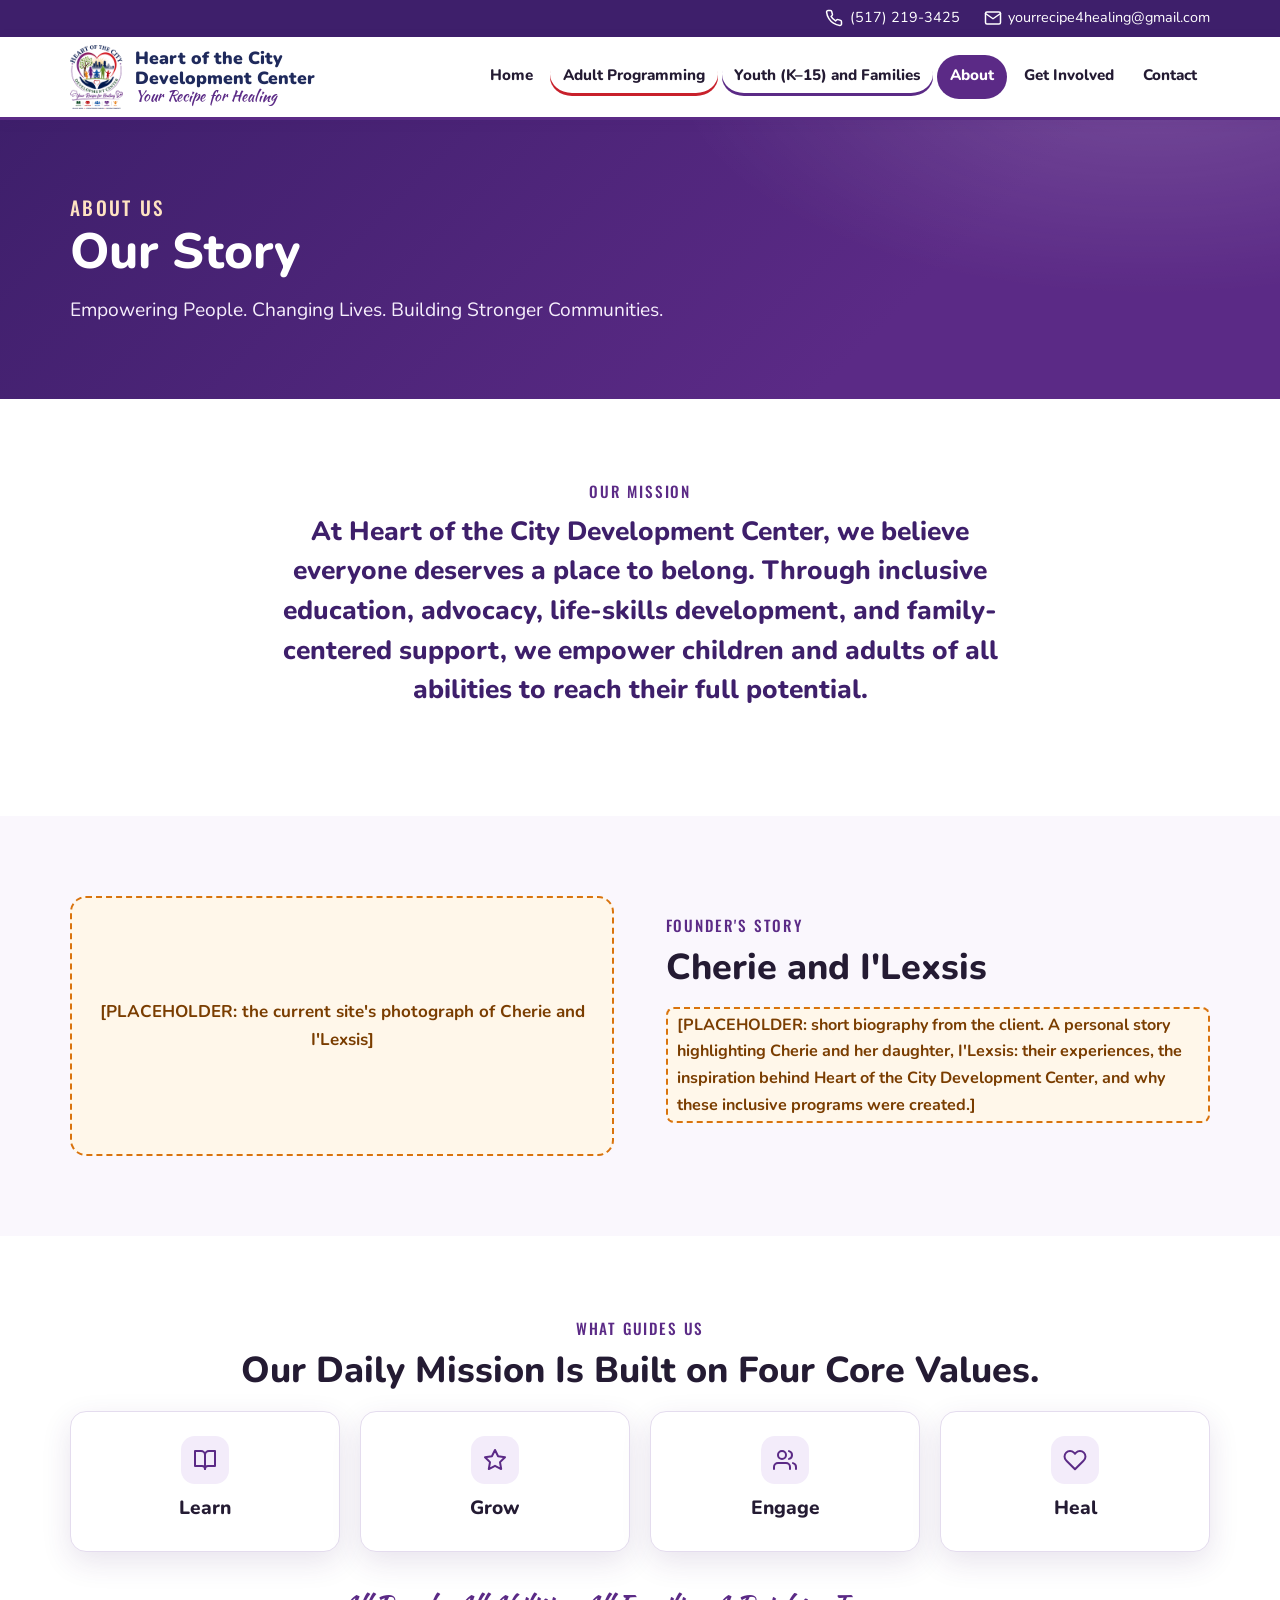
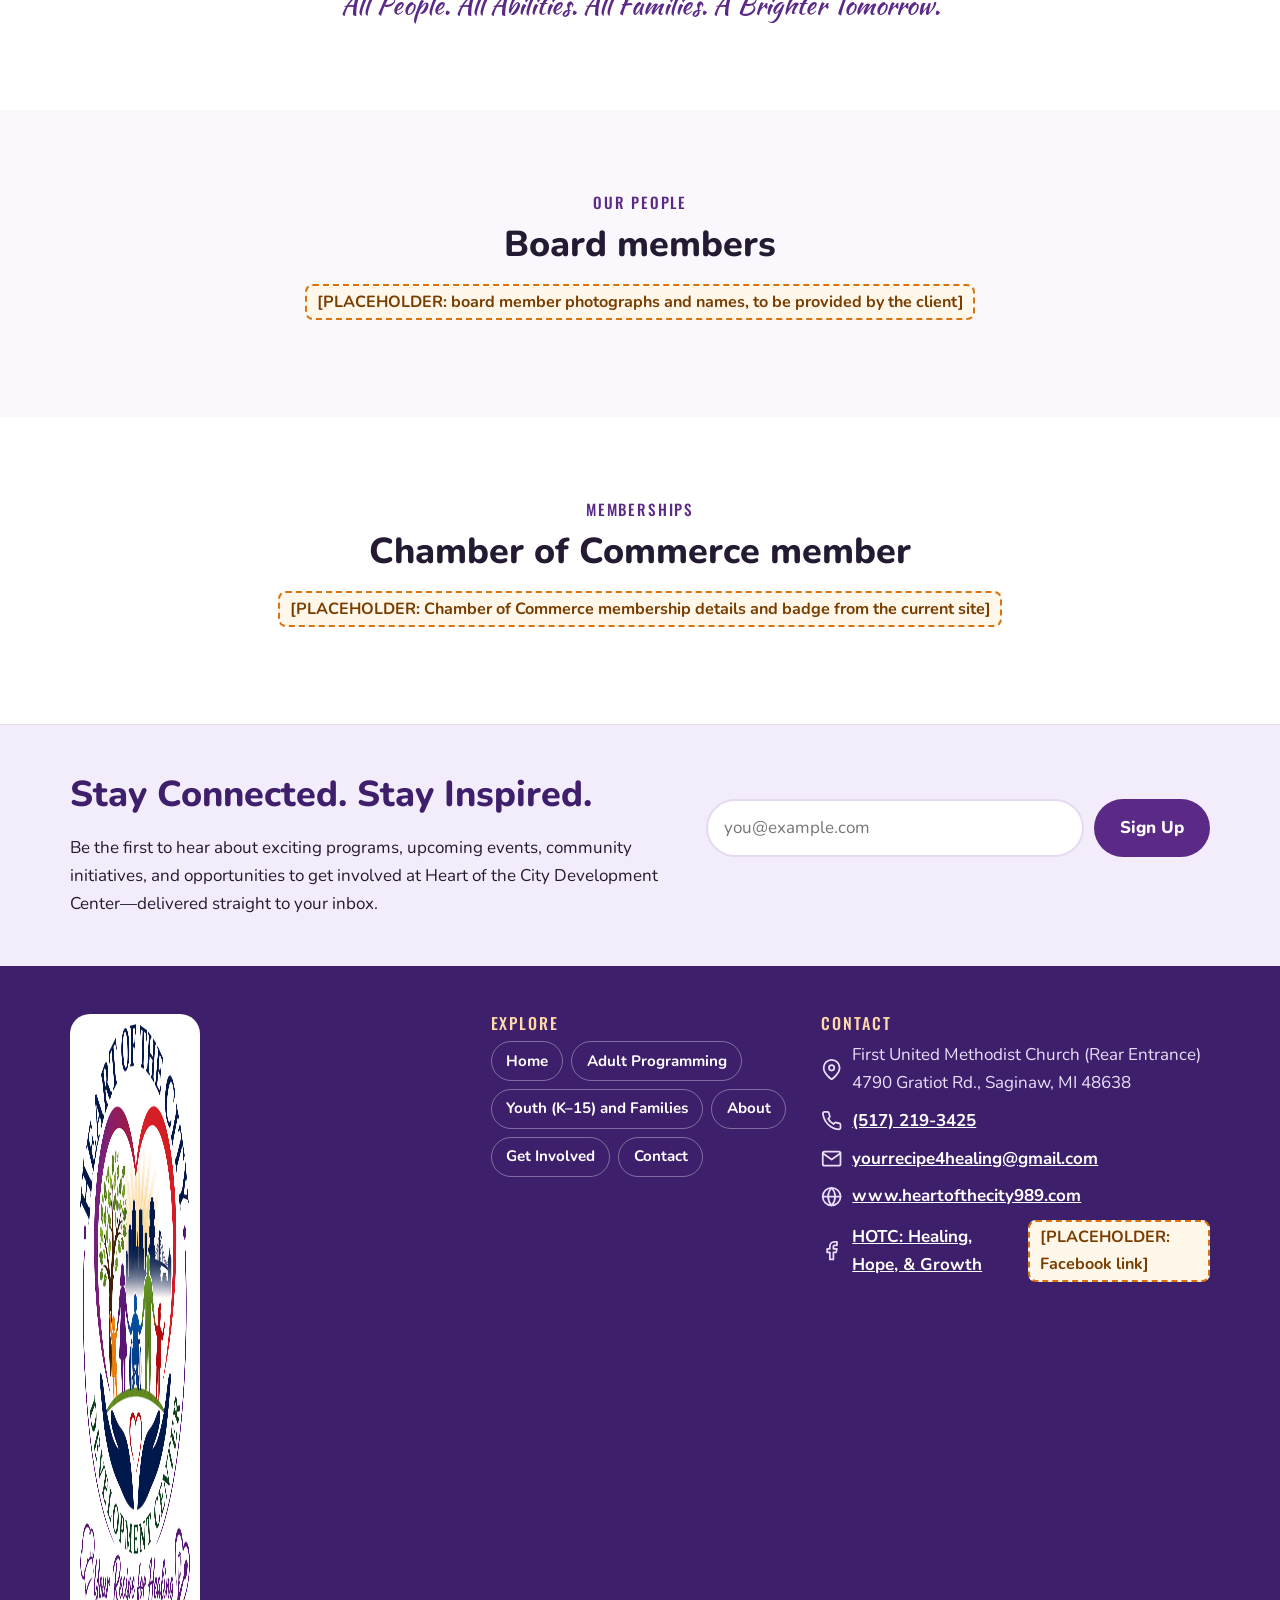
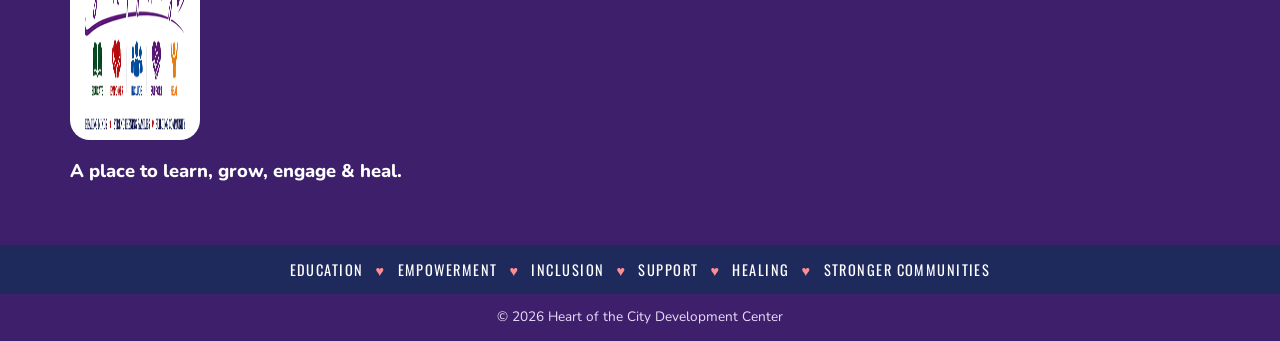
==== about.html @ 4325a226 "Add new pages and JavaScript for Heart of the City Development Center - Created 'get-involved.html' " ====
<!doctype html>
<html lang="en">
<head>
  <meta charset="utf-8">
  <meta name="viewport" content="width=device-width, initial-scale=1">
  <title>About | Heart of the City Development Center</title>
  <meta name="description" content="The story and mission behind Heart of the City Development Center in Saginaw, Michigan.">
  <link rel="icon" href="assets/logo/hotc-logo-64.png">
  <link rel="preconnect" href="https://fonts.googleapis.com">
  <link rel="preconnect" href="https://fonts.gstatic.com" crossorigin>
  <link href="https://fonts.googleapis.com/css2?family=Kaushan+Script&family=Nunito:wght@400;700;800;900&family=Oswald:wght@500&display=swap" rel="stylesheet">
  <link rel="stylesheet" href="css/styles.css">
</head>
<body data-page="about">
  <a class="skip" href="#main">Skip to content</a>
  <div id="site-header"></div>

  <main id="main">
    <section class="page-hero">
      <div class="wrap">
        <p class="eyebrow">About Us</p>
        <h1>Our Story</h1>
        <p>Empowering People. Changing Lives. Building Stronger Communities.</p>
      </div>
    </section>

    <section class="section">
      <div class="wrap narrow center">
        <p class="eyebrow">Our Mission</p>
        <p class="mission">At Heart of the City Development Center, we believe everyone deserves a place to belong. Through inclusive education, advocacy, life-skills development, and family-centered support, we empower children and adults of all abilities to reach their full potential.</p>
      </div>
    </section>

    <section class="section section--tint" aria-labelledby="founder-title">
      <div class="wrap split split--media-first">
        <div>
          <p class="eyebrow">Founder's Story</p>
          <h2 id="founder-title">Cherie and I'Lexsis</h2>
          <p><span class="ph">[PLACEHOLDER: short biography from the client. A personal story highlighting Cherie and her daughter, I'Lexsis: their experiences, the inspiration behind Heart of the City Development Center, and why these inclusive programs were created.]</span></p>
        </div>
        <div class="split-media"><div class="ph-box">[PLACEHOLDER: the current site's photograph of Cherie and I'Lexsis]</div></div>
      </div>
    </section>

    <section class="section" aria-labelledby="values-title">
      <div class="wrap">
        <div class="center">
          <p class="eyebrow">What Guides Us</p>
          <h2 id="values-title">Our Daily Mission Is Built on Four Core Values.</h2>
        </div>
        <div class="grid grid--4">
          <article class="card center"><span class="icon-badge"><svg class="icon" aria-hidden="true"><use href="#i-book"/></svg></span><h3>Learn</h3></article>
          <article class="card center"><span class="icon-badge"><svg class="icon" aria-hidden="true"><use href="#i-star"/></svg></span><h3>Grow</h3></article>
          <article class="card center"><span class="icon-badge"><svg class="icon" aria-hidden="true"><use href="#i-users"/></svg></span><h3>Engage</h3></article>
          <article class="card center"><span class="icon-badge"><svg class="icon" aria-hidden="true"><use href="#i-heart"/></svg></span><h3>Heal</h3></article>
        </div>
        <p class="script center" style="margin-top:2rem">All People. All Abilities. All Families. A Brighter Tomorrow.</p>
      </div>
    </section>

    <section class="section section--tint" aria-labelledby="team-title">
      <div class="wrap">
        <div class="center">
          <p class="eyebrow">Our People</p>
          <h2 id="team-title">Board members</h2>
          <p><span class="ph">[PLACEHOLDER: board member photographs and names, to be provided by the client]</span></p>
        </div>
      </div>
    </section>

    <section class="section" aria-labelledby="member-title">
      <div class="wrap narrow center">
        <p class="eyebrow">Memberships</p>
        <h2 id="member-title">Chamber of Commerce member</h2>
        <p><span class="ph">[PLACEHOLDER: Chamber of Commerce membership details and badge from the current site]</span></p>
      </div>
    </section>
  </main>

  <div id="site-footer"></div>
  <script src="js/main.js"></script>
</body>
</html>
---- css/styles.css ----
/* Heart of the City Development Center — shared styles
   Brand: mostly purple, with red and blue. Adult pages lean red, Youth pages lean purple. */

:root {
  --purple: #5b2a86;
  --purple-deep: #3e1f6b;
  --purple-soft: #f3ecfa;
  --red: #c8202b;
  --red-deep: #9e1b22;
  --red-soft: #fdeeee;
  --navy: #1f2a5c;
  --navy-soft: #eef1fa;
  --green: #3f8526;
  --orange: #d9730d;
  --ink: #241b33;
  --muted: #5d5470;
  --line: #e4dcee;
  --bg: #ffffff;
  --tint: #faf7fd;

  /* Section accent: purple by default, overridden per page below */
  --accent: var(--purple);
  --accent-deep: var(--purple-deep);
  --accent-soft: var(--purple-soft);

  --radius: 16px;
  --shadow: 0 10px 30px rgba(62, 31, 107, 0.12);
  --wrap: 1140px;
  --font-body: "Nunito", "Segoe UI", system-ui, sans-serif;
  --font-label: "Oswald", "Arial Narrow", sans-serif;
  --font-script: "Kaushan Script", "Brush Script MT", cursive;
}

body[data-section="adult"] {
  --accent: var(--red);
  --accent-deep: var(--red-deep);
  --accent-soft: var(--red-soft);
}

*, *::before, *::after { box-sizing: border-box; }
html { scroll-behavior: smooth; }
body {
  margin: 0;
  font-family: var(--font-body);
  font-size: 1.0625rem;
  line-height: 1.65;
  color: var(--ink);
  background: var(--bg);
}
img { max-width: 100%; display: block; }
a { color: var(--purple); }
a:hover { color: var(--purple-deep); }
h1, h2, h3 { line-height: 1.2; margin: 0 0 0.5em; font-weight: 800; text-wrap: balance; }
h1 { font-size: clamp(2rem, 4.5vw, 3.1rem); }
h2 { font-size: clamp(1.6rem, 3.2vw, 2.25rem); }
h3 { font-size: 1.2rem; }
p { margin: 0 0 1em; }
:focus-visible { outline: 3px solid var(--orange); outline-offset: 3px; border-radius: 4px; }

.wrap { width: min(100% - 2.5rem, var(--wrap)); margin-inline: auto; }
.section { padding: clamp(3rem, 7vw, 5rem) 0; }
.section--tint { background: var(--tint); }
.section--accent-soft { background: var(--accent-soft); }
.center { text-align: center; }
.narrow { max-width: 760px; margin-inline: auto; }
.lead { font-size: 1.2rem; color: var(--muted); }
.script { font-family: var(--font-script); font-weight: 400; color: var(--accent); font-size: 1.6rem; margin: 0 0 0.25rem; }
.eyebrow {
  font-family: var(--font-label); text-transform: uppercase; letter-spacing: 0.12em;
  font-size: 0.95rem; font-weight: 500; color: var(--accent); margin: 0 0 0.5rem;
}
.icon { width: 1.25em; height: 1.25em; flex: none; fill: none; stroke: currentColor; stroke-width: 2; stroke-linecap: round; stroke-linejoin: round; }
.skip { position: absolute; left: -999px; top: 0; background: #fff; padding: 0.75rem 1rem; z-index: 100; }
.skip:focus { left: 0.5rem; top: 0.5rem; }

/* Buttons */
.btn {
  display: inline-flex; align-items: center; gap: 0.5rem;
  padding: 0.8rem 1.5rem; border-radius: 999px; border: 2px solid transparent;
  font: inherit; font-weight: 800; text-decoration: none; cursor: pointer;
  background: var(--accent); color: #fff; transition: transform 0.15s, background 0.15s;
}
.btn:hover { background: var(--accent-deep); color: #fff; transform: translateY(-2px); }
.btn--red { background: var(--red); }
.btn--red:hover { background: var(--red-deep); }
.btn--purple { background: var(--purple); }
.btn--purple:hover { background: var(--purple-deep); }
.btn--light { background: #fff; color: var(--purple-deep); }
.btn--light:hover { background: var(--purple-soft); color: var(--purple-deep); }
.btn--ghost { background: transparent; border-color: currentColor; color: #fff; }
.btn--ghost:hover { background: rgba(255, 255, 255, 0.15); }
.btn-row { display: flex; flex-wrap: wrap; gap: 0.75rem; }
.center .btn-row { justify-content: center; }

/* Placeholders: visible on purpose so nothing pending gets missed */
.ph {
  display: inline-block; padding: 0.15em 0.6em; border: 2px dashed var(--orange);
  border-radius: 8px; background: #fff7ea; color: #7a3d00; font-weight: 700; font-size: 0.95em;
}
.ph-box {
  display: grid; place-items: center; text-align: center; min-height: 260px; padding: 1.5rem;
  border: 2px dashed var(--orange); border-radius: var(--radius); background: #fff7ea;
  color: #7a3d00; font-weight: 700;
}
.draft-tag {
  display: inline-block; margin-top: 0.5rem; font-family: var(--font-label); font-size: 0.75rem;
  letter-spacing: 0.08em; text-transform: uppercase; color: #7a3d00; background: #fff7ea;
  border: 1px dashed var(--orange); border-radius: 6px; padding: 0.1em 0.5em;
}

/* Header */
.topbar { background: var(--purple-deep); color: #fff; font-size: 0.9rem; }
.topbar .wrap { display: flex; flex-wrap: wrap; gap: 0.25rem 1.5rem; justify-content: flex-end; padding: 0.4rem 0; }
.topbar a { color: #fff; text-decoration: none; display: inline-flex; align-items: center; gap: 0.4rem; }
.topbar a:hover { text-decoration: underline; }
.site-header { position: sticky; top: 0; z-index: 50; background: #fff; border-bottom: 3px solid var(--purple); box-shadow: 0 2px 12px rgba(62, 31, 107, 0.08); }
.site-header .wrap { display: flex; align-items: center; justify-content: space-between; gap: 1rem; padding: 0.5rem 0; }
.brand { display: flex; align-items: center; gap: 0.75rem; text-decoration: none; color: var(--navy); }
.brand img { height: 64px; width: auto; }
.brand-name { font-weight: 900; font-size: 1.1rem; line-height: 1.15; }
.brand-name small { display: block; font-family: var(--font-script); font-weight: 400; font-size: 0.95rem; color: var(--purple); }
.nav ul { list-style: none; margin: 0; padding: 0; display: flex; flex-wrap: wrap; gap: 0.25rem; }
.nav a {
  display: block; padding: 0.5rem 0.8rem; border-radius: 999px; text-decoration: none;
  font-weight: 800; font-size: 0.95rem; color: var(--ink); border-bottom: 3px solid transparent;
}
.nav a:hover { background: var(--purple-soft); color: var(--purple-deep); }
.nav a[aria-current="page"] { background: var(--purple); color: #fff; }
/* Color-coded program tabs */
.nav a[data-tab="adult"] { box-shadow: inset 0 -3px 0 var(--red); }
.nav a[data-tab="youth"] { box-shadow: inset 0 -3px 0 var(--purple); }
.nav a[data-tab="adult"]:hover { background: var(--red-soft); color: var(--red-deep); }
.nav a[data-tab="adult"][aria-current="page"] { background: var(--red); color: #fff; box-shadow: none; }
.nav a[data-tab="youth"][aria-current="page"] { box-shadow: none; }
.nav-toggle { display: none; background: none; border: 2px solid var(--purple); border-radius: 10px; padding: 0.4rem 0.55rem; color: var(--purple); cursor: pointer; }
.nav-toggle .icon { width: 1.5rem; height: 1.5rem; }

@media (max-width: 1080px) {
  .nav-toggle { display: inline-flex; }
  .nav { display: none; position: absolute; left: 0; right: 0; top: 100%; background: #fff; border-bottom: 3px solid var(--purple); box-shadow: var(--shadow); }
  .nav.open { display: block; }
  .nav ul { flex-direction: column; padding: 0.75rem 1.25rem 1rem; }
  .nav a { border-radius: 10px; padding: 0.75rem 1rem; }
  .site-header .wrap { position: static; }
  .site-header { position: sticky; }
}
@media (max-width: 480px) {
  .brand img { height: 52px; }
  .brand-name { font-size: 0.95rem; }
  .topbar .wrap { justify-content: center; }
}

/* Home hero */
.hero {
  color: #fff;
  background:
    radial-gradient(60rem 30rem at 85% -10%, rgba(200, 32, 43, 0.45), transparent 60%),
    radial-gradient(40rem 26rem at -10% 110%, rgba(31, 42, 92, 0.75), transparent 60%),
    linear-gradient(135deg, var(--purple-deep), var(--purple));
}
.hero .wrap { display: grid; grid-template-columns: 1.15fr 0.85fr; gap: 3rem; align-items: center; padding: clamp(3rem, 7vw, 5.5rem) 0; }
.hero .script { color: #ffd9a8; font-size: clamp(1.6rem, 3vw, 2.2rem); }
.hero h1 { color: #fff; }
.hero .lead { color: #efe6fa; font-size: 1.3rem; max-width: 34ch; }
.hero-logo { background: #fff; border-radius: 36px; padding: clamp(1.25rem, 3vw, 2rem); box-shadow: 0 30px 60px rgba(0, 0, 0, 0.3); max-width: 440px; margin-inline: auto; }
.hero-logo img { width: 100%; height: auto; }
@media (max-width: 860px) {
  .hero .wrap { grid-template-columns: 1fr; text-align: center; }
  .hero .lead { margin-inline: auto; }
  .hero .btn-row { justify-content: center; }
  .hero-logo { max-width: 300px; order: -1; }
}

/* Inner page hero, tinted by the section accent */
.page-hero {
  color: #fff;
  background:
    radial-gradient(50rem 24rem at 90% -20%, rgba(255, 255, 255, 0.16), transparent 60%),
    linear-gradient(135deg, var(--accent-deep), var(--accent) 70%, var(--purple));
  padding: clamp(2.5rem, 6vw, 4.5rem) 0;
}
body[data-section="adult"] .page-hero { background: linear-gradient(135deg, var(--red-deep), var(--red) 60%, var(--purple)); }
.page-hero h1 { color: #fff; margin-bottom: 0.25em; }
.page-hero .eyebrow { color: #ffe3c2; }
.page-hero p { max-width: 62ch; font-size: 1.2rem; margin: 0; color: #f6eefc; }

/* Mission */
.mission { font-size: clamp(1.25rem, 2.6vw, 1.65rem); font-weight: 800; line-height: 1.5; color: var(--purple-deep); text-wrap: pretty; }

/* Key Focus tabs */
.tabs [role="tablist"] { display: grid; grid-template-columns: repeat(4, 1fr); gap: 0.5rem; }
.tabs [role="tab"] {
  --tab: var(--purple);
  font: inherit; font-family: var(--font-label); font-size: 1.25rem; letter-spacing: 0.06em; text-transform: uppercase;
  padding: 0.9rem 0.5rem; cursor: pointer; background: #fff; color: var(--tab);
  border: 2px solid var(--tab); border-bottom-width: 5px; border-radius: 14px 14px 0 0;
}
.tabs [role="tab"][data-color="grow"] { --tab: var(--green); }
.tabs [role="tab"][data-color="engage"] { --tab: var(--navy); }
.tabs [role="tab"][data-color="heal"] { --tab: var(--red); }
.tabs [role="tab"][aria-selected="true"] { background: var(--tab); color: #fff; }
.tabs [role="tabpanel"] {
  display: grid; grid-template-columns: 1fr 1fr; gap: 2rem; align-items: center;
  background: #fff; border: 2px solid var(--line); border-top: 0; border-radius: 0 0 var(--radius) var(--radius);
  padding: clamp(1.25rem, 3vw, 2.25rem); box-shadow: var(--shadow);
}
.tabs [role="tabpanel"][hidden] { display: none; }
.tabs [role="tabpanel"] p { font-size: 1.2rem; }
.tabs .panel-media img, .tabs .panel-media .ph-box { width: 100%; height: 300px; object-fit: cover; border-radius: 12px; }
@media (max-width: 720px) {
  .tabs [role="tab"] { font-size: 1rem; padding: 0.7rem 0.25rem; }
  .tabs [role="tabpanel"] { grid-template-columns: 1fr; }
}

/* Cards and grids */
.grid { display: grid; gap: 1.25rem; }
.grid--2 { grid-template-columns: repeat(auto-fit, minmax(min(100%, 420px), 1fr)); }
.grid--3 { grid-template-columns: repeat(auto-fit, minmax(min(100%, 300px), 1fr)); }
.grid--4 { grid-template-columns: repeat(auto-fit, minmax(min(100%, 240px), 1fr)); }
.card { background: #fff; border: 1px solid var(--line); border-radius: var(--radius); padding: 1.5rem; box-shadow: var(--shadow); }
.card h3 { margin-bottom: 0.35em; }
.card p:last-child { margin-bottom: 0; }
.card .icon-badge { margin-bottom: 0.85rem; }
.icon-badge {
  display: inline-grid; place-items: center; width: 3rem; height: 3rem; border-radius: 14px;
  background: var(--accent-soft); color: var(--accent);
}
.icon-badge .icon { width: 1.5rem; height: 1.5rem; }
.service-list { list-style: none; margin: 0; padding: 0; display: grid; gap: 0.85rem; grid-template-columns: repeat(auto-fit, minmax(min(100%, 320px), 1fr)); }
.service-list li { display: flex; align-items: center; gap: 0.9rem; background: #fff; border: 1px solid var(--line); border-left: 6px solid var(--accent); border-radius: 12px; padding: 0.9rem 1.1rem; font-weight: 800; font-size: 1.1rem; }

/* Program cards on the home page */
.program { position: relative; overflow: hidden; border-radius: var(--radius); color: #fff; padding: 2rem; display: flex; flex-direction: column; gap: 0.5rem; box-shadow: var(--shadow); }
.program--adult { background: linear-gradient(140deg, var(--red-deep), var(--red)); }
.program--youth { background: linear-gradient(140deg, var(--purple-deep), var(--purple)); }
.program h3 { font-size: 1.6rem; color: #fff; margin: 0; }
.program .ages { font-family: var(--font-label); letter-spacing: 0.1em; text-transform: uppercase; opacity: 0.9; margin: 0; }
.program ul { margin: 0.5rem 0 1rem; padding-left: 1.2rem; }
.program .btn { align-self: flex-start; margin-top: auto; }

/* Split: text beside a photo */
.split { display: grid; grid-template-columns: 1fr 1fr; gap: clamp(1.5rem, 4vw, 3.5rem); align-items: center; }
.split--media-first .split-media { order: -1; }
.split-media img { width: 100%; max-height: 520px; object-fit: cover; border-radius: var(--radius); box-shadow: var(--shadow); }
@media (max-width: 800px) { .split { grid-template-columns: 1fr; } .split--media-first .split-media { order: 0; } }

.photo-row { display: grid; grid-template-columns: 1.4fr 1fr; gap: 1.25rem; }
.photo-row img { width: 100%; height: 380px; object-fit: cover; border-radius: var(--radius); box-shadow: var(--shadow); }
.photo-row img.top { object-position: 50% 25%; }
@media (max-width: 720px) { .photo-row { grid-template-columns: 1fr; } }

.values { display: flex; flex-wrap: wrap; justify-content: center; gap: 0.5rem 1.25rem; font-family: var(--font-label); text-transform: uppercase; letter-spacing: 0.1em; color: var(--accent); margin: 0 0 1rem; padding: 0; list-style: none; }
.values li + li::before { content: "♥"; margin-right: 1.25rem; color: var(--red); }

/* Call-to-action band */
.cta { background: linear-gradient(135deg, var(--navy), var(--purple)); color: #fff; border-radius: var(--radius); padding: clamp(1.75rem, 5vw, 3rem); text-align: center; box-shadow: var(--shadow); }
.cta h2 { color: #fff; }
.cta p { font-size: 1.2rem; max-width: 60ch; margin-inline: auto; }

/* Contact */
.contact-list { list-style: none; margin: 0; padding: 0; display: grid; gap: 1rem; }
.contact-list li { display: flex; gap: 0.9rem; align-items: flex-start; }
.contact-list a { font-weight: 700; overflow-wrap: anywhere; }
.contact-list .icon-badge { width: 2.6rem; height: 2.6rem; flex: none; }
.map { width: 100%; height: 320px; border: 0; border-radius: var(--radius); box-shadow: var(--shadow); }

/* Forms */
.form { display: grid; gap: 1rem; }
.form .row { display: grid; grid-template-columns: 1fr 1fr; gap: 1rem; }
@media (max-width: 560px) { .form .row { grid-template-columns: 1fr; } }
.form label { display: grid; gap: 0.3rem; font-weight: 800; }
.form input, .form select, .form textarea {
  font: inherit; padding: 0.7rem 0.85rem; border: 2px solid var(--line); border-radius: 10px; background: #fff; color: var(--ink); width: 100%;
}
.form input:focus, .form select:focus, .form textarea:focus { border-color: var(--purple); outline: none; box-shadow: 0 0 0 3px var(--purple-soft); }
.form .hp { position: absolute; left: -9999px; }
.form-status { font-weight: 700; margin: 0; min-height: 1.5em; }
.form-status.ok { color: var(--green); }
.form-status.warn { color: #7a3d00; }

/* Newsletter band (above the footer on every page) */
.newsletter { background: var(--purple-soft); border-top: 1px solid var(--line); padding: 3rem 0; }
.newsletter .wrap { display: grid; grid-template-columns: 1.2fr 1fr; gap: 2rem; align-items: center; }
.newsletter h2 { color: var(--purple-deep); }
.newsletter p { margin: 0; }
.newsletter form { display: flex; flex-wrap: wrap; gap: 0.6rem; }
.newsletter input[type="email"] { flex: 1 1 220px; font: inherit; padding: 0.8rem 1rem; border: 2px solid var(--line); border-radius: 999px; }
.newsletter .form-status { flex-basis: 100%; }
@media (max-width: 800px) { .newsletter .wrap { grid-template-columns: 1fr; } }

/* Footer */
.site-footer { background: var(--purple-deep); color: #e9defa; padding-top: 3rem; }
.site-footer a { color: #fff; }
.footer-grid { display: grid; grid-template-columns: 1.3fr 1fr 1.3fr; gap: 2rem; padding-bottom: 2.5rem; }
.footer-brand img { background: #fff; border-radius: 20px; padding: 0.6rem; width: 130px; margin-bottom: 1rem; }
.footer-brand .statement { font-weight: 800; color: #fff; font-size: 1.15rem; }
.site-footer h2 { font-family: var(--font-label); font-size: 1rem; letter-spacing: 0.12em; text-transform: uppercase; color: #ffd9a8; font-weight: 500; }
.footer-nav { list-style: none; margin: 0; padding: 0; display: flex; flex-wrap: wrap; gap: 0.5rem; }
.footer-nav a { display: inline-block; padding: 0.4rem 0.9rem; border: 1px solid rgba(255, 255, 255, 0.35); border-radius: 999px; text-decoration: none; font-weight: 700; font-size: 0.95rem; }
.footer-nav a:hover { background: #fff; color: var(--purple-deep); }
.site-footer .contact-list { gap: 0.6rem; }
.site-footer .contact-list li { align-items: center; gap: 0.6rem; }
.footer-bar { background: var(--navy); color: #fff; text-align: center; padding: 0.8rem 1rem; font-family: var(--font-label); letter-spacing: 0.1em; text-transform: uppercase; font-size: 0.9rem; }
.footer-bar span + span::before { content: "♥"; margin: 0 0.75rem; color: #ff8d94; }
.footer-legal { text-align: center; font-size: 0.85rem; padding: 0.75rem 1rem; margin: 0; background: var(--purple-deep); }
@media (max-width: 860px) { .footer-grid { grid-template-columns: 1fr; } }

@media (prefers-reduced-motion: reduce) {
  html { scroll-behavior: auto; }
  .btn { transition: none; }
  .btn:hover { transform: none; }
}
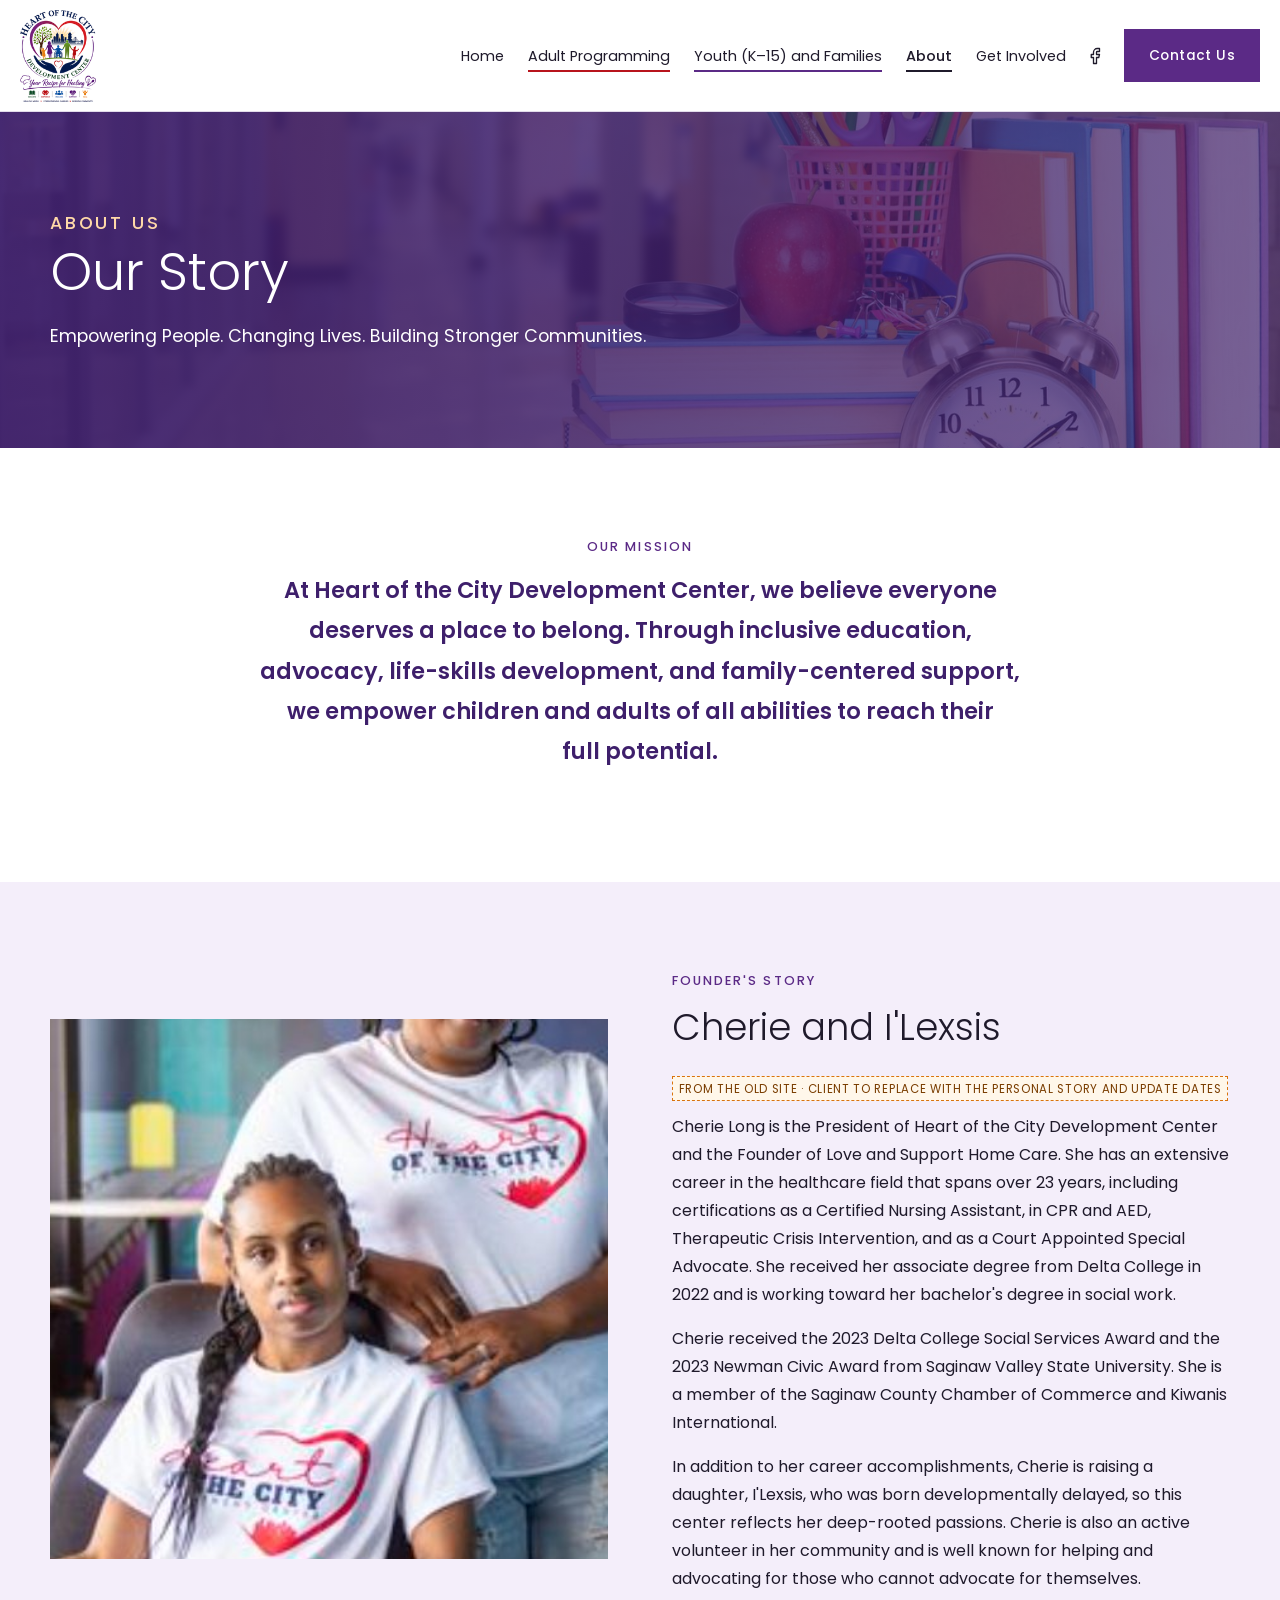
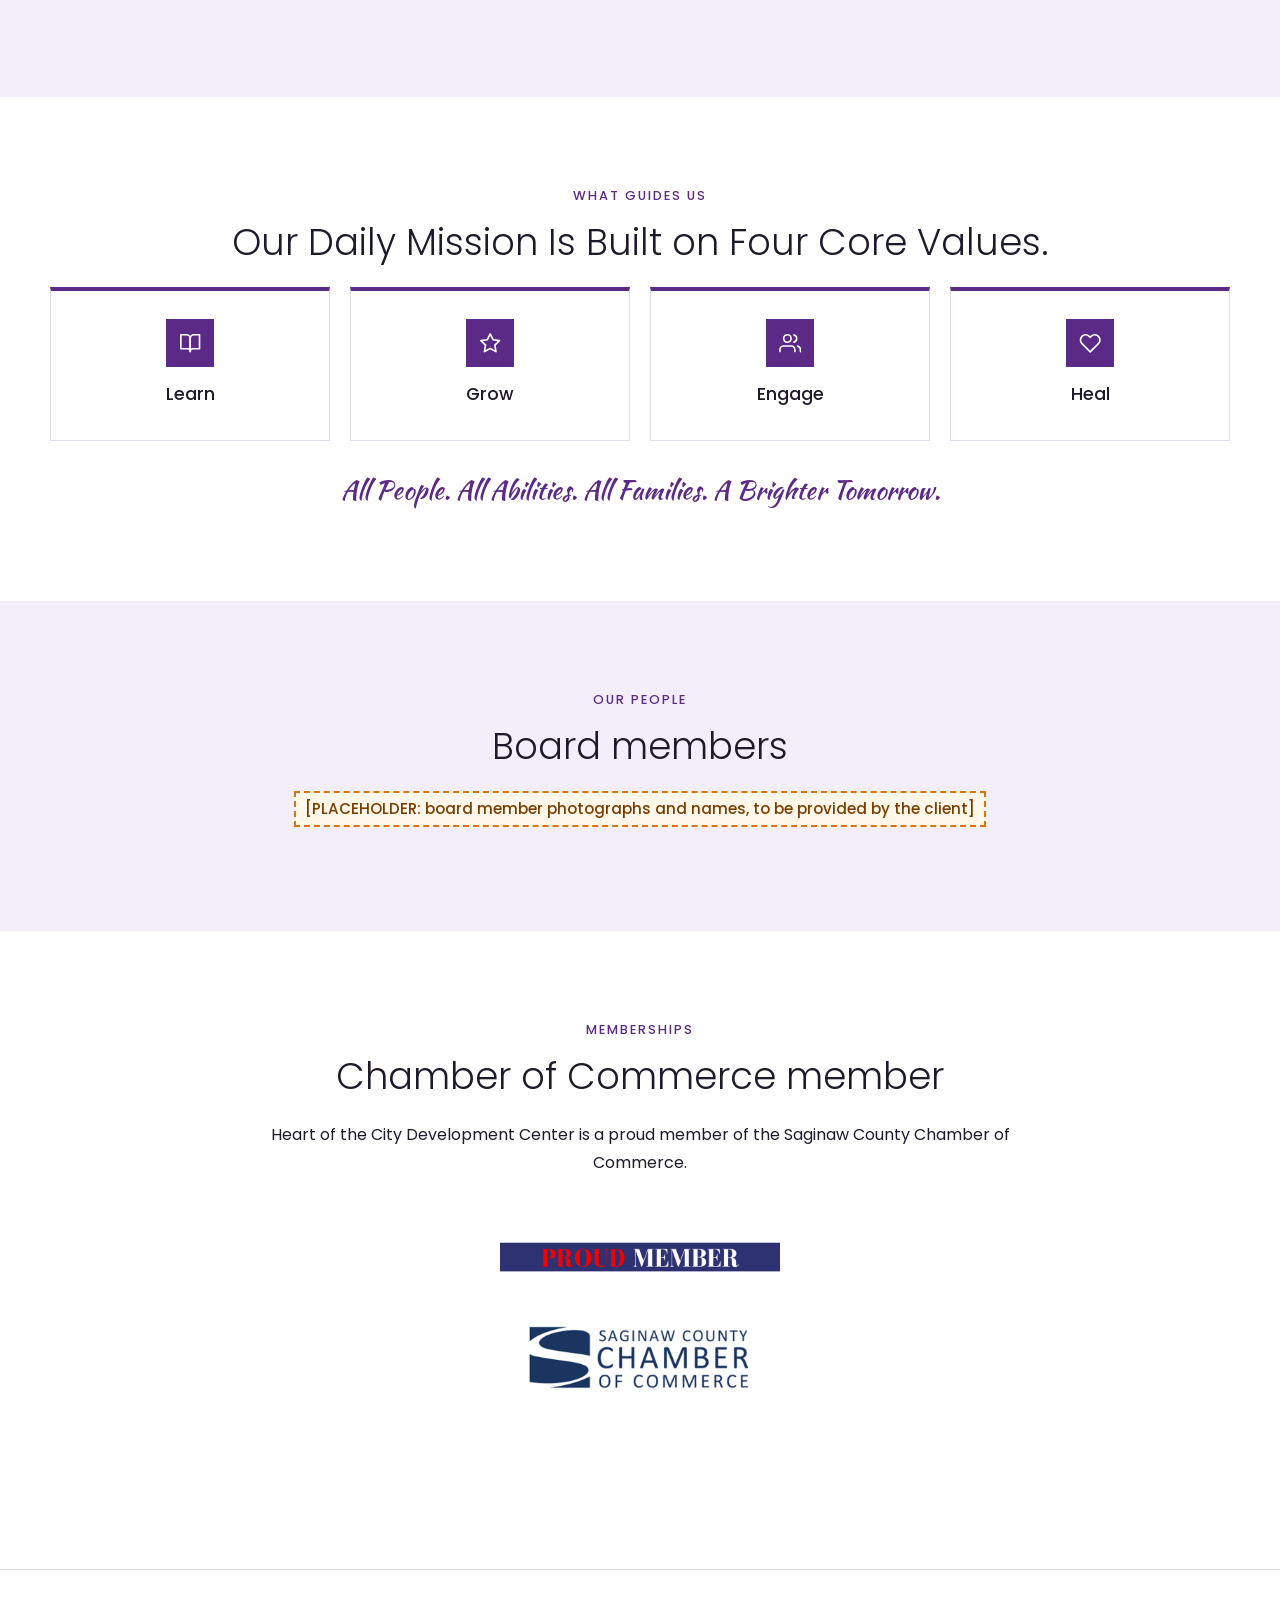
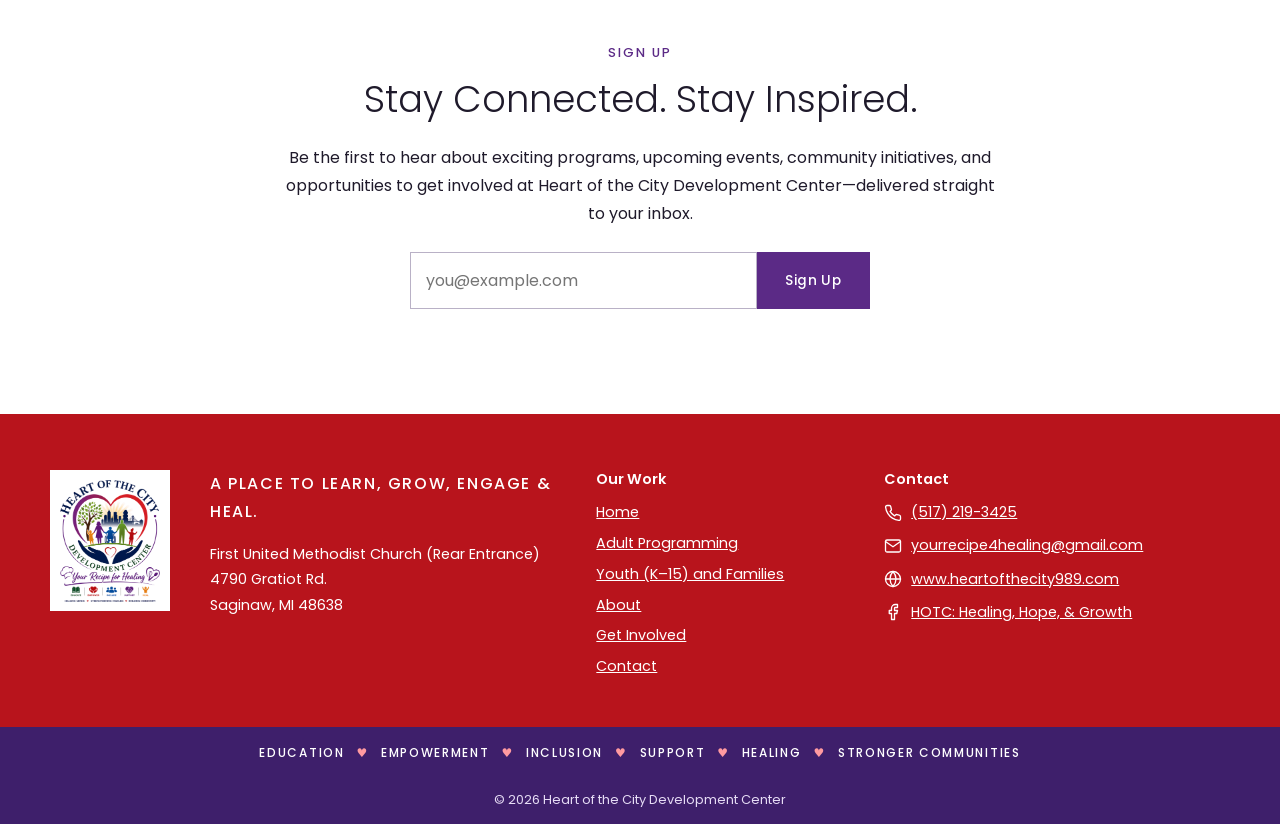
==== commit 8f16a1cf: "Refactor code structure for improved readability and maintainability" ====
--- a/about.html
+++ b/about.html
@@ -8,7 +8,7 @@
   <link rel="icon" href="assets/logo/hotc-logo-64.png">
   <link rel="preconnect" href="https://fonts.googleapis.com">
   <link rel="preconnect" href="https://fonts.gstatic.com" crossorigin>
-  <link href="https://fonts.googleapis.com/css2?family=Kaushan+Script&family=Nunito:wght@400;700;800;900&family=Oswald:wght@500&display=swap" rel="stylesheet">
+  <link href="https://fonts.googleapis.com/css2?family=Kaushan+Script&family=Poppins:wght@300;400;500;600&display=swap" rel="stylesheet">
   <link rel="stylesheet" href="css/styles.css">
 </head>
 <body data-page="about">
@@ -36,9 +36,12 @@
         <div>
           <p class="eyebrow">Founder's Story</p>
           <h2 id="founder-title">Cherie and I'Lexsis</h2>
-          <p><span class="ph">[PLACEHOLDER: short biography from the client. A personal story highlighting Cherie and her daughter, I'Lexsis: their experiences, the inspiration behind Heart of the City Development Center, and why these inclusive programs were created.]</span></p>
+          <span class="draft-tag">From the old site · client to replace with the personal story and update dates</span>
+          <p>Cherie Long is the President of Heart of the City Development Center and the Founder of Love and Support Home Care. She has an extensive career in the healthcare field that spans over 23 years, including certifications as a Certified Nursing Assistant, in CPR and AED, Therapeutic Crisis Intervention, and as a Court Appointed Special Advocate. She received her associate degree from Delta College in 2022 and is working toward her bachelor's degree in social work.</p>
+          <p>Cherie received the 2023 Delta College Social Services Award and the 2023 Newman Civic Award from Saginaw Valley State University. She is a member of the Saginaw County Chamber of Commerce and Kiwanis International.</p>
+          <p>In addition to her career accomplishments, Cherie is raising a daughter, I'Lexsis, who was born developmentally delayed, so this center reflects her deep-rooted passions. Cherie is also an active volunteer in her community and is well known for helping and advocating for those who cannot advocate for themselves.</p>
         </div>
-        <div class="split-media"><div class="ph-box">[PLACEHOLDER: the current site's photograph of Cherie and I'Lexsis]</div></div>
+        <div class="split-media"><img src="assets/img/cherie-and-ilexsis.jpg" alt="Cherie Long standing behind her daughter I'Lexsis, both wearing Heart of the City T-shirts" width="441" height="665" loading="lazy"></div>
       </div>
     </section>
 
@@ -72,7 +75,9 @@
       <div class="wrap narrow center">
         <p class="eyebrow">Memberships</p>
         <h2 id="member-title">Chamber of Commerce member</h2>
-        <p><span class="ph">[PLACEHOLDER: Chamber of Commerce membership details and badge from the current site]</span></p>
+        <p>Heart of the City Development Center is a proud member of the Saginaw County Chamber of Commerce.</p>
+        <img src="assets/img/chamber-proud-member.png" alt="Proud Member: Saginaw County Chamber of Commerce" width="800" height="800" loading="lazy" style="max-width:280px;margin:1.5rem auto 0">
+
       </div>
     </section>
   </main>
--- a/css/styles.css
+++ b/css/styles.css
@@ -1,312 +1,260 @@
 /* Heart of the City Development Center — shared styles
-   Brand: mostly purple, with red and blue. Adult pages lean red, Youth pages lean purple. */
+   Look follows the center's previous site: flat color bands, square edges, light type,
+   photo backgrounds. Purple leads, with red and navy. Adult pages lean red, Youth pages purple. */
 
 :root {
   --purple: #5b2a86;
   --purple-deep: #3e1f6b;
-  --purple-soft: #f3ecfa;
-  --red: #c8202b;
-  --red-deep: #9e1b22;
-  --red-soft: #fdeeee;
-  --navy: #1f2a5c;
-  --navy-soft: #eef1fa;
-  --green: #3f8526;
-  --orange: #d9730d;
-  --ink: #241b33;
-  --muted: #5d5470;
-  --line: #e4dcee;
+  --purple-soft: #f4eefa;
+  --red: #b8141c;
+  --red-deep: #8e0f15;
+  --red-soft: #fcefef;
+  --navy: #2d2e73;
+  --ink: #1f1a2b;
+  --muted: #595266;
+  --line: #e2dcea;
   --bg: #ffffff;
-  --tint: #faf7fd;
-
-  /* Section accent: purple by default, overridden per page below */
+  --warn: #7a3d00;
+  --warn-bg: #fff7ea;
+  --warn-line: #d9730d;
+
+  /* Section accent: purple by default, red on Adult Programming */
   --accent: var(--purple);
   --accent-deep: var(--purple-deep);
   --accent-soft: var(--purple-soft);
-
-  --radius: 16px;
-  --shadow: 0 10px 30px rgba(62, 31, 107, 0.12);
-  --wrap: 1140px;
-  --font-body: "Nunito", "Segoe UI", system-ui, sans-serif;
-  --font-label: "Oswald", "Arial Narrow", sans-serif;
+  --overlay: 62, 31, 107;
+
+  --wrap: 1180px;
+  --font: "Poppins", "Segoe UI", system-ui, sans-serif;
   --font-script: "Kaushan Script", "Brush Script MT", cursive;
+  --photo: url("../assets/img/hero-school-supplies.jpg");
 }
 
 body[data-section="adult"] {
   --accent: var(--red);
   --accent-deep: var(--red-deep);
   --accent-soft: var(--red-soft);
+  --overlay: 142, 15, 21;
 }
 
 *, *::before, *::after { box-sizing: border-box; }
 html { scroll-behavior: smooth; }
-body {
-  margin: 0;
-  font-family: var(--font-body);
-  font-size: 1.0625rem;
-  line-height: 1.65;
-  color: var(--ink);
-  background: var(--bg);
-}
-img { max-width: 100%; display: block; }
+body { margin: 0; font-family: var(--font); font-size: 1rem; line-height: 1.75; color: var(--ink); background: var(--bg); }
+img { max-width: 100%; height: auto; display: block; }
 a { color: var(--purple); }
 a:hover { color: var(--purple-deep); }
-h1, h2, h3 { line-height: 1.2; margin: 0 0 0.5em; font-weight: 800; text-wrap: balance; }
-h1 { font-size: clamp(2rem, 4.5vw, 3.1rem); }
-h2 { font-size: clamp(1.6rem, 3.2vw, 2.25rem); }
-h3 { font-size: 1.2rem; }
+h1, h2, h3 { line-height: 1.25; margin: 0 0 0.6em; font-weight: 300; text-wrap: balance; }
+h1 { font-size: clamp(2.1rem, 4.4vw, 3.3rem); }
+h2 { font-size: clamp(1.6rem, 3vw, 2.3rem); }
+h3 { font-size: 1.1rem; font-weight: 500; }
 p { margin: 0 0 1em; }
-:focus-visible { outline: 3px solid var(--orange); outline-offset: 3px; border-radius: 4px; }
+:focus-visible { outline: 3px solid var(--warn-line); outline-offset: 3px; }
 
 .wrap { width: min(100% - 2.5rem, var(--wrap)); margin-inline: auto; }
-.section { padding: clamp(3rem, 7vw, 5rem) 0; }
-.section--tint { background: var(--tint); }
+.section { padding: clamp(3rem, 7vw, 5.5rem) 0; }
+.section--tint { background: var(--purple-soft); }
 .section--accent-soft { background: var(--accent-soft); }
 .center { text-align: center; }
-.narrow { max-width: 760px; margin-inline: auto; }
-.lead { font-size: 1.2rem; color: var(--muted); }
-.script { font-family: var(--font-script); font-weight: 400; color: var(--accent); font-size: 1.6rem; margin: 0 0 0.25rem; }
-.eyebrow {
-  font-family: var(--font-label); text-transform: uppercase; letter-spacing: 0.12em;
-  font-size: 0.95rem; font-weight: 500; color: var(--accent); margin: 0 0 0.5rem;
-}
-.icon { width: 1.25em; height: 1.25em; flex: none; fill: none; stroke: currentColor; stroke-width: 2; stroke-linecap: round; stroke-linejoin: round; }
+.narrow { max-width: 780px; margin-inline: auto; }
+.lead { font-size: 1.15rem; color: var(--muted); }
+.script { font-family: var(--font-script); color: var(--accent); font-size: 1.6rem; line-height: 1.3; margin: 0 0 0.4rem; }
+.eyebrow { text-transform: uppercase; letter-spacing: 0.16em; font-size: 0.8rem; font-weight: 500; color: var(--accent); margin: 0 0 0.75rem; }
+.icon { width: 1.25em; height: 1.25em; flex: none; fill: none; stroke: currentColor; stroke-width: 1.75; stroke-linecap: round; stroke-linejoin: round; }
 .skip { position: absolute; left: -999px; top: 0; background: #fff; padding: 0.75rem 1rem; z-index: 100; }
 .skip:focus { left: 0.5rem; top: 0.5rem; }
 
-/* Buttons */
+/* Buttons: solid rectangles, like the previous site */
 .btn {
-  display: inline-flex; align-items: center; gap: 0.5rem;
-  padding: 0.8rem 1.5rem; border-radius: 999px; border: 2px solid transparent;
-  font: inherit; font-weight: 800; text-decoration: none; cursor: pointer;
-  background: var(--accent); color: #fff; transition: transform 0.15s, background 0.15s;
-}
-.btn:hover { background: var(--accent-deep); color: #fff; transform: translateY(-2px); }
+  display: inline-flex; align-items: center; gap: 0.5rem; padding: 0.95rem 1.7rem; border: 1px solid transparent;
+  font: inherit; font-size: 0.85rem; font-weight: 500; letter-spacing: 0.03em; text-decoration: none; cursor: pointer;
+  background: var(--accent); color: #fff; transition: background 0.15s;
+}
+.btn:hover { background: var(--accent-deep); color: #fff; }
 .btn--red { background: var(--red); }
 .btn--red:hover { background: var(--red-deep); }
 .btn--purple { background: var(--purple); }
 .btn--purple:hover { background: var(--purple-deep); }
-.btn--light { background: #fff; color: var(--purple-deep); }
-.btn--light:hover { background: var(--purple-soft); color: var(--purple-deep); }
-.btn--ghost { background: transparent; border-color: currentColor; color: #fff; }
+.btn--navy { background: var(--navy); }
+.btn--navy:hover { background: #1f2057; }
+.btn--light { background: #fff; color: var(--ink); }
+.btn--light:hover { background: var(--purple-soft); color: var(--ink); }
+.btn--ghost { background: transparent; border-color: #fff; color: #fff; }
 .btn--ghost:hover { background: rgba(255, 255, 255, 0.15); }
 .btn-row { display: flex; flex-wrap: wrap; gap: 0.75rem; }
 .center .btn-row { justify-content: center; }
 
 /* Placeholders: visible on purpose so nothing pending gets missed */
-.ph {
-  display: inline-block; padding: 0.15em 0.6em; border: 2px dashed var(--orange);
-  border-radius: 8px; background: #fff7ea; color: #7a3d00; font-weight: 700; font-size: 0.95em;
-}
-.ph-box {
-  display: grid; place-items: center; text-align: center; min-height: 260px; padding: 1.5rem;
-  border: 2px dashed var(--orange); border-radius: var(--radius); background: #fff7ea;
-  color: #7a3d00; font-weight: 700;
-}
-.draft-tag {
-  display: inline-block; margin-top: 0.5rem; font-family: var(--font-label); font-size: 0.75rem;
-  letter-spacing: 0.08em; text-transform: uppercase; color: #7a3d00; background: #fff7ea;
-  border: 1px dashed var(--orange); border-radius: 6px; padding: 0.1em 0.5em;
-}
-
-/* Header */
-.topbar { background: var(--purple-deep); color: #fff; font-size: 0.9rem; }
-.topbar .wrap { display: flex; flex-wrap: wrap; gap: 0.25rem 1.5rem; justify-content: flex-end; padding: 0.4rem 0; }
-.topbar a { color: #fff; text-decoration: none; display: inline-flex; align-items: center; gap: 0.4rem; }
-.topbar a:hover { text-decoration: underline; }
-.site-header { position: sticky; top: 0; z-index: 50; background: #fff; border-bottom: 3px solid var(--purple); box-shadow: 0 2px 12px rgba(62, 31, 107, 0.08); }
-.site-header .wrap { display: flex; align-items: center; justify-content: space-between; gap: 1rem; padding: 0.5rem 0; }
-.brand { display: flex; align-items: center; gap: 0.75rem; text-decoration: none; color: var(--navy); }
-.brand img { height: 64px; width: auto; }
-.brand-name { font-weight: 900; font-size: 1.1rem; line-height: 1.15; }
-.brand-name small { display: block; font-family: var(--font-script); font-weight: 400; font-size: 0.95rem; color: var(--purple); }
-.nav ul { list-style: none; margin: 0; padding: 0; display: flex; flex-wrap: wrap; gap: 0.25rem; }
-.nav a {
-  display: block; padding: 0.5rem 0.8rem; border-radius: 999px; text-decoration: none;
-  font-weight: 800; font-size: 0.95rem; color: var(--ink); border-bottom: 3px solid transparent;
-}
-.nav a:hover { background: var(--purple-soft); color: var(--purple-deep); }
-.nav a[aria-current="page"] { background: var(--purple); color: #fff; }
-/* Color-coded program tabs */
-.nav a[data-tab="adult"] { box-shadow: inset 0 -3px 0 var(--red); }
-.nav a[data-tab="youth"] { box-shadow: inset 0 -3px 0 var(--purple); }
-.nav a[data-tab="adult"]:hover { background: var(--red-soft); color: var(--red-deep); }
-.nav a[data-tab="adult"][aria-current="page"] { background: var(--red); color: #fff; box-shadow: none; }
-.nav a[data-tab="youth"][aria-current="page"] { box-shadow: none; }
-.nav-toggle { display: none; background: none; border: 2px solid var(--purple); border-radius: 10px; padding: 0.4rem 0.55rem; color: var(--purple); cursor: pointer; }
+.ph { display: inline-block; padding: 0.15em 0.6em; border: 2px dashed var(--warn-line); background: var(--warn-bg); color: var(--warn); font-weight: 500; font-size: 0.95em; }
+.ph-box { display: grid; place-items: center; text-align: center; min-height: 260px; padding: 1.5rem; border: 2px dashed var(--warn-line); background: var(--warn-bg); color: var(--warn); font-weight: 500; }
+.draft-tag { display: inline-block; margin: 0.25rem 0 0.75rem; font-size: 0.72rem; letter-spacing: 0.06em; text-transform: uppercase; color: var(--warn); background: var(--warn-bg); border: 1px dashed var(--warn-line); padding: 0.1em 0.5em; }
+
+/* Header: white bar, logo left, light nav links right */
+.site-header { position: sticky; top: 0; z-index: 50; background: #fff; border-bottom: 1px solid var(--line); }
+.site-header .wrap { display: flex; align-items: center; justify-content: space-between; gap: 1rem; padding: 0.6rem 0; width: min(100% - 2.5rem, 1400px); }
+.brand { display: block; }
+.brand img { height: 92px; width: auto; }
+.nav { display: flex; align-items: center; gap: 1.25rem; }
+.nav ul { list-style: none; margin: 0; padding: 0; display: flex; flex-wrap: wrap; gap: 0.25rem 1.5rem; align-items: center; }
+.nav a { text-decoration: none; font-size: 0.9rem; color: var(--ink); padding: 0.3rem 0; border-bottom: 2px solid transparent; }
+.nav a:hover, .nav a[aria-current="page"] { border-bottom-color: var(--ink); }
+/* Color-coded program tabs: red for Adult, purple for Youth */
+.nav a[data-tab="adult"] { border-bottom-color: var(--red); }
+.nav a[data-tab="youth"] { border-bottom-color: var(--purple); }
+.nav a[data-tab="adult"]:hover, .nav a[data-tab="adult"][aria-current="page"] { color: var(--red); }
+.nav a[data-tab="youth"]:hover, .nav a[data-tab="youth"][aria-current="page"] { color: var(--purple); }
+.nav a[aria-current="page"] { font-weight: 500; }
+.nav .social { display: inline-flex; border: 0; color: var(--ink); }
+.nav .social:hover { color: var(--purple); border: 0; }
+.nav .btn { color: #fff; border: 1px solid transparent; padding: 0.85rem 1.5rem; font-size: 0.85rem; }
+.nav-toggle { display: none; background: none; border: 1px solid var(--ink); padding: 0.45rem 0.55rem; color: var(--ink); cursor: pointer; }
 .nav-toggle .icon { width: 1.5rem; height: 1.5rem; }
 
-@media (max-width: 1080px) {
+@media (max-width: 1120px) {
   .nav-toggle { display: inline-flex; }
-  .nav { display: none; position: absolute; left: 0; right: 0; top: 100%; background: #fff; border-bottom: 3px solid var(--purple); box-shadow: var(--shadow); }
-  .nav.open { display: block; }
-  .nav ul { flex-direction: column; padding: 0.75rem 1.25rem 1rem; }
-  .nav a { border-radius: 10px; padding: 0.75rem 1rem; }
-  .site-header .wrap { position: static; }
-  .site-header { position: sticky; }
-}
-@media (max-width: 480px) {
-  .brand img { height: 52px; }
-  .brand-name { font-size: 0.95rem; }
-  .topbar .wrap { justify-content: center; }
-}
-
-/* Home hero */
-.hero {
-  color: #fff;
-  background:
-    radial-gradient(60rem 30rem at 85% -10%, rgba(200, 32, 43, 0.45), transparent 60%),
-    radial-gradient(40rem 26rem at -10% 110%, rgba(31, 42, 92, 0.75), transparent 60%),
-    linear-gradient(135deg, var(--purple-deep), var(--purple));
-}
-.hero .wrap { display: grid; grid-template-columns: 1.15fr 0.85fr; gap: 3rem; align-items: center; padding: clamp(3rem, 7vw, 5.5rem) 0; }
-.hero .script { color: #ffd9a8; font-size: clamp(1.6rem, 3vw, 2.2rem); }
-.hero h1 { color: #fff; }
-.hero .lead { color: #efe6fa; font-size: 1.3rem; max-width: 34ch; }
-.hero-logo { background: #fff; border-radius: 36px; padding: clamp(1.25rem, 3vw, 2rem); box-shadow: 0 30px 60px rgba(0, 0, 0, 0.3); max-width: 440px; margin-inline: auto; }
-.hero-logo img { width: 100%; height: auto; }
-@media (max-width: 860px) {
-  .hero .wrap { grid-template-columns: 1fr; text-align: center; }
-  .hero .lead { margin-inline: auto; }
-  .hero .btn-row { justify-content: center; }
-  .hero-logo { max-width: 300px; order: -1; }
-}
-
-/* Inner page hero, tinted by the section accent */
-.page-hero {
-  color: #fff;
-  background:
-    radial-gradient(50rem 24rem at 90% -20%, rgba(255, 255, 255, 0.16), transparent 60%),
-    linear-gradient(135deg, var(--accent-deep), var(--accent) 70%, var(--purple));
-  padding: clamp(2.5rem, 6vw, 4.5rem) 0;
-}
-body[data-section="adult"] .page-hero { background: linear-gradient(135deg, var(--red-deep), var(--red) 60%, var(--purple)); }
-.page-hero h1 { color: #fff; margin-bottom: 0.25em; }
-.page-hero .eyebrow { color: #ffe3c2; }
-.page-hero p { max-width: 62ch; font-size: 1.2rem; margin: 0; color: #f6eefc; }
-
-/* Mission */
-.mission { font-size: clamp(1.25rem, 2.6vw, 1.65rem); font-weight: 800; line-height: 1.5; color: var(--purple-deep); text-wrap: pretty; }
-
-/* Key Focus tabs */
-.tabs [role="tablist"] { display: grid; grid-template-columns: repeat(4, 1fr); gap: 0.5rem; }
-.tabs [role="tab"] {
-  --tab: var(--purple);
-  font: inherit; font-family: var(--font-label); font-size: 1.25rem; letter-spacing: 0.06em; text-transform: uppercase;
-  padding: 0.9rem 0.5rem; cursor: pointer; background: #fff; color: var(--tab);
-  border: 2px solid var(--tab); border-bottom-width: 5px; border-radius: 14px 14px 0 0;
-}
-.tabs [role="tab"][data-color="grow"] { --tab: var(--green); }
-.tabs [role="tab"][data-color="engage"] { --tab: var(--navy); }
-.tabs [role="tab"][data-color="heal"] { --tab: var(--red); }
-.tabs [role="tab"][aria-selected="true"] { background: var(--tab); color: #fff; }
-.tabs [role="tabpanel"] {
-  display: grid; grid-template-columns: 1fr 1fr; gap: 2rem; align-items: center;
-  background: #fff; border: 2px solid var(--line); border-top: 0; border-radius: 0 0 var(--radius) var(--radius);
-  padding: clamp(1.25rem, 3vw, 2.25rem); box-shadow: var(--shadow);
-}
-.tabs [role="tabpanel"][hidden] { display: none; }
-.tabs [role="tabpanel"] p { font-size: 1.2rem; }
-.tabs .panel-media img, .tabs .panel-media .ph-box { width: 100%; height: 300px; object-fit: cover; border-radius: 12px; }
-@media (max-width: 720px) {
-  .tabs [role="tab"] { font-size: 1rem; padding: 0.7rem 0.25rem; }
-  .tabs [role="tabpanel"] { grid-template-columns: 1fr; }
-}
-
-/* Cards and grids */
+  .nav { display: none; position: absolute; left: 0; right: 0; top: 100%; background: #fff; border-bottom: 1px solid var(--line); padding: 1rem 1.25rem 1.5rem; flex-direction: column; align-items: flex-start; }
+  .nav.open { display: flex; }
+  .nav ul { flex-direction: column; align-items: flex-start; gap: 0.75rem; }
+  .nav a { font-size: 1.05rem; }
+  .brand img { height: 68px; }
+}
+
+/* Photo banners with a color wash */
+.hero, .page-hero, .photo-band { color: #fff; background-image: var(--photo); background-size: cover; background-position: center right; position: relative; isolation: isolate; }
+.hero::before, .page-hero::before, .photo-band::before { content: ""; position: absolute; inset: 0; z-index: -1; }
+.hero::before { background: linear-gradient(90deg, rgba(62, 31, 107, 0.92) 0%, rgba(91, 42, 134, 0.7) 42%, rgba(91, 42, 134, 0.05) 78%); }
+.hero .wrap { min-height: clamp(420px, 56vw, 600px); display: flex; flex-direction: column; justify-content: center; align-items: flex-start; padding: 3rem 0; }
+.hero h1 { color: #fff; max-width: 16ch; }
+.hero .script { color: #ffd9a8; font-size: clamp(1.5rem, 2.6vw, 2rem); }
+@media (max-width: 720px) { .hero::before { background: rgba(62, 31, 107, 0.82); } }
+
+.page-hero { padding: clamp(3rem, 8vw, 6rem) 0; }
+.page-hero::before { background: linear-gradient(90deg, rgba(var(--overlay), 0.94), rgba(var(--overlay), 0.7)); }
+.page-hero h1 { color: #fff; margin-bottom: 0.3em; }
+.page-hero .eyebrow { color: #ffd9a8; }
+.page-hero p { max-width: 62ch; font-size: 1.1rem; margin: 0; }
+
+.photo-band { padding: clamp(3rem, 7vw, 5.5rem) 0; }
+.photo-band::before { background: rgba(62, 31, 107, 0.86); }
+.photo-band h2 { color: #fff; }
+
+/* Solid color bands */
+.band { color: #fff; padding: clamp(3rem, 6vw, 4.5rem) 0; background: var(--purple); }
+.band h2 { color: #fff; margin: 0; }
+.statement { display: grid; grid-template-columns: 1.1fr 1fr; gap: clamp(1.5rem, 5vw, 4rem); align-items: start; max-width: 1000px; margin-inline: auto; }
+.statement p { margin: 0; }
+.mission { font-weight: 600; font-size: 1.1rem; line-height: 1.8; text-wrap: pretty; }
+.section .mission { color: var(--purple-deep); font-size: clamp(1.15rem, 2.2vw, 1.4rem); }
+.quote { font-size: clamp(1.3rem, 2.6vw, 1.9rem); font-weight: 300; color: var(--navy); margin: 0; }
+@media (max-width: 760px) { .statement { grid-template-columns: 1fr; } }
+
+/* Key Focus: four cards side by side, as on the previous site */
+.focus-grid { display: grid; grid-template-columns: repeat(4, 1fr); gap: 1.25rem; }
+.focus-card { background: var(--purple); color: #fff; padding: 14px 14px 2rem; text-align: center; display: flex; flex-direction: column; }
+.focus-card:nth-child(2) { background: var(--red); }
+.focus-card:nth-child(3) { background: var(--navy); }
+.focus-card:nth-child(4) { background: var(--purple-deep); }
+.focus-card img { width: 100%; aspect-ratio: 1; object-fit: cover; margin-bottom: 1.5rem; }
+.focus-card h3 { text-transform: uppercase; letter-spacing: 0.14em; font-weight: 500; color: #fff; }
+.focus-card p { font-size: 0.9rem; padding: 0 0.5rem; }
+.focus-card .btn { align-self: center; margin-top: auto; }
+@media (max-width: 1000px) { .focus-grid { grid-template-columns: repeat(2, 1fr); } }
+@media (max-width: 560px) { .focus-grid { grid-template-columns: 1fr; } }
+
+/* Two programs, full width, color-coded */
+.duo { display: grid; grid-template-columns: 1fr 1fr; }
+.duo > * { color: #fff; padding: clamp(2.5rem, 6vw, 5rem) clamp(1.25rem, 6vw, 5rem); display: flex; flex-direction: column; align-items: flex-start; }
+.duo-adult { background: var(--red); }
+.duo-youth { background: var(--purple); }
+.duo h2 { color: #fff; margin-bottom: 0.2em; }
+.duo .ages { text-transform: uppercase; letter-spacing: 0.16em; font-size: 0.8rem; margin: 0 0 0.5rem; }
+.duo ul { margin: 0.75rem 0 2rem; padding-left: 1.2rem; }
+.duo .btn { margin-top: auto; }
+@media (max-width: 760px) { .duo { grid-template-columns: 1fr; } }
+
+/* Overlapping photo collage on a tinted photo background */
+.collage { position: relative; max-width: 900px; margin-inline: auto; aspect-ratio: 9 / 6; }
+.collage img { position: absolute; object-fit: cover; box-shadow: 0 12px 30px rgba(0, 0, 0, 0.35); }
+.collage img:nth-child(1) { left: 0; bottom: 0; width: 31%; height: 52%; z-index: 2; }
+.collage img:nth-child(2) { left: 22%; top: 12%; width: 38%; height: 80%; z-index: 1; }
+.collage img:nth-child(3) { right: 0; top: 0; width: 44%; height: 58%; z-index: 3; }
+@media (max-width: 640px) {
+  .collage { aspect-ratio: auto; display: grid; grid-template-columns: 1fr 1fr; gap: 0.75rem; }
+  .collage img { position: static; width: 100% !important; height: 220px !important; }
+  .collage img:nth-child(3) { grid-column: 1 / -1; }
+}
+
+/* Cards and grids (inner pages) */
 .grid { display: grid; gap: 1.25rem; }
 .grid--2 { grid-template-columns: repeat(auto-fit, minmax(min(100%, 420px), 1fr)); }
 .grid--3 { grid-template-columns: repeat(auto-fit, minmax(min(100%, 300px), 1fr)); }
-.grid--4 { grid-template-columns: repeat(auto-fit, minmax(min(100%, 240px), 1fr)); }
-.card { background: #fff; border: 1px solid var(--line); border-radius: var(--radius); padding: 1.5rem; box-shadow: var(--shadow); }
-.card h3 { margin-bottom: 0.35em; }
+.grid--4 { grid-template-columns: repeat(auto-fit, minmax(min(100%, 220px), 1fr)); }
+.card { background: #fff; border: 1px solid var(--line); border-top: 4px solid var(--accent); padding: 1.75rem; }
+.card h2 { font-size: 1.6rem; }
+.card h3 { margin-bottom: 0.4em; }
+.card p { font-size: 0.95rem; }
 .card p:last-child { margin-bottom: 0; }
-.card .icon-badge { margin-bottom: 0.85rem; }
-.icon-badge {
-  display: inline-grid; place-items: center; width: 3rem; height: 3rem; border-radius: 14px;
-  background: var(--accent-soft); color: var(--accent);
-}
-.icon-badge .icon { width: 1.5rem; height: 1.5rem; }
-.service-list { list-style: none; margin: 0; padding: 0; display: grid; gap: 0.85rem; grid-template-columns: repeat(auto-fit, minmax(min(100%, 320px), 1fr)); }
-.service-list li { display: flex; align-items: center; gap: 0.9rem; background: #fff; border: 1px solid var(--line); border-left: 6px solid var(--accent); border-radius: 12px; padding: 0.9rem 1.1rem; font-weight: 800; font-size: 1.1rem; }
-
-/* Program cards on the home page */
-.program { position: relative; overflow: hidden; border-radius: var(--radius); color: #fff; padding: 2rem; display: flex; flex-direction: column; gap: 0.5rem; box-shadow: var(--shadow); }
-.program--adult { background: linear-gradient(140deg, var(--red-deep), var(--red)); }
-.program--youth { background: linear-gradient(140deg, var(--purple-deep), var(--purple)); }
-.program h3 { font-size: 1.6rem; color: #fff; margin: 0; }
-.program .ages { font-family: var(--font-label); letter-spacing: 0.1em; text-transform: uppercase; opacity: 0.9; margin: 0; }
-.program ul { margin: 0.5rem 0 1rem; padding-left: 1.2rem; }
-.program .btn { align-self: flex-start; margin-top: auto; }
-
-/* Split: text beside a photo */
-.split { display: grid; grid-template-columns: 1fr 1fr; gap: clamp(1.5rem, 4vw, 3.5rem); align-items: center; }
+.card .icon-badge { margin-bottom: 1rem; }
+.icon-badge { display: inline-grid; place-items: center; width: 3rem; height: 3rem; background: var(--accent); color: #fff; }
+.icon-badge .icon { width: 1.4rem; height: 1.4rem; }
+.service-list { list-style: none; margin: 0; padding: 0; display: grid; gap: 1rem; grid-template-columns: repeat(auto-fit, minmax(min(100%, 320px), 1fr)); }
+.service-list li { display: flex; align-items: center; gap: 1rem; background: #fff; border: 1px solid var(--line); padding: 0.9rem 1.1rem; font-weight: 500; }
+
+/* Text beside a photo */
+.split { display: grid; grid-template-columns: 1fr 1fr; gap: clamp(1.5rem, 5vw, 4.5rem); align-items: center; }
 .split--media-first .split-media { order: -1; }
-.split-media img { width: 100%; max-height: 520px; object-fit: cover; border-radius: var(--radius); box-shadow: var(--shadow); }
+.split-media img { width: 100%; max-height: 540px; object-fit: cover; }
 @media (max-width: 800px) { .split { grid-template-columns: 1fr; } .split--media-first .split-media { order: 0; } }
 
-.photo-row { display: grid; grid-template-columns: 1.4fr 1fr; gap: 1.25rem; }
-.photo-row img { width: 100%; height: 380px; object-fit: cover; border-radius: var(--radius); box-shadow: var(--shadow); }
-.photo-row img.top { object-position: 50% 25%; }
-@media (max-width: 720px) { .photo-row { grid-template-columns: 1fr; } }
-
-.values { display: flex; flex-wrap: wrap; justify-content: center; gap: 0.5rem 1.25rem; font-family: var(--font-label); text-transform: uppercase; letter-spacing: 0.1em; color: var(--accent); margin: 0 0 1rem; padding: 0; list-style: none; }
+.values { display: flex; flex-wrap: wrap; justify-content: center; gap: 0.5rem 1.25rem; text-transform: uppercase; letter-spacing: 0.14em; font-size: 0.85rem; font-weight: 500; color: var(--accent); margin: 0 0 1rem; padding: 0; list-style: none; }
 .values li + li::before { content: "♥"; margin-right: 1.25rem; color: var(--red); }
 
-/* Call-to-action band */
-.cta { background: linear-gradient(135deg, var(--navy), var(--purple)); color: #fff; border-radius: var(--radius); padding: clamp(1.75rem, 5vw, 3rem); text-align: center; box-shadow: var(--shadow); }
+/* Talk to Our Team */
+.cta { background: var(--navy); color: #fff; padding: clamp(2rem, 5vw, 3.5rem); text-align: center; }
 .cta h2 { color: #fff; }
-.cta p { font-size: 1.2rem; max-width: 60ch; margin-inline: auto; }
+.cta p { max-width: 60ch; margin-inline: auto; }
+.cta .btn-row { margin-top: 1.5rem; }
 
 /* Contact */
-.contact-list { list-style: none; margin: 0; padding: 0; display: grid; gap: 1rem; }
-.contact-list li { display: flex; gap: 0.9rem; align-items: flex-start; }
-.contact-list a { font-weight: 700; overflow-wrap: anywhere; }
+.contact-list { list-style: none; margin: 0; padding: 0; display: grid; gap: 1.1rem; }
+.contact-list li { display: flex; gap: 1rem; align-items: flex-start; }
+.contact-list a { overflow-wrap: anywhere; }
 .contact-list .icon-badge { width: 2.6rem; height: 2.6rem; flex: none; }
-.map { width: 100%; height: 320px; border: 0; border-radius: var(--radius); box-shadow: var(--shadow); }
+.map { width: 100%; height: 340px; border: 0; }
 
 /* Forms */
 .form { display: grid; gap: 1rem; }
 .form .row { display: grid; grid-template-columns: 1fr 1fr; gap: 1rem; }
 @media (max-width: 560px) { .form .row { grid-template-columns: 1fr; } }
-.form label { display: grid; gap: 0.3rem; font-weight: 800; }
-.form input, .form select, .form textarea {
-  font: inherit; padding: 0.7rem 0.85rem; border: 2px solid var(--line); border-radius: 10px; background: #fff; color: var(--ink); width: 100%;
-}
-.form input:focus, .form select:focus, .form textarea:focus { border-color: var(--purple); outline: none; box-shadow: 0 0 0 3px var(--purple-soft); }
+.form label { display: grid; gap: 0.3rem; font-weight: 500; font-size: 0.9rem; }
+.form input, .form select, .form textarea, .newsletter input[type="email"] { font: inherit; padding: 0.8rem 0.9rem; border: 1px solid #b9b1c6; background: #fff; color: var(--ink); width: 100%; }
+.form input:focus, .form select:focus, .form textarea:focus, .newsletter input[type="email"]:focus { border-color: var(--purple); outline: 2px solid var(--purple); outline-offset: 0; }
 .form .hp { position: absolute; left: -9999px; }
-.form-status { font-weight: 700; margin: 0; min-height: 1.5em; }
-.form-status.ok { color: var(--green); }
-.form-status.warn { color: #7a3d00; }
-
-/* Newsletter band (above the footer on every page) */
-.newsletter { background: var(--purple-soft); border-top: 1px solid var(--line); padding: 3rem 0; }
-.newsletter .wrap { display: grid; grid-template-columns: 1.2fr 1fr; gap: 2rem; align-items: center; }
-.newsletter h2 { color: var(--purple-deep); }
-.newsletter p { margin: 0; }
-.newsletter form { display: flex; flex-wrap: wrap; gap: 0.6rem; }
-.newsletter input[type="email"] { flex: 1 1 220px; font: inherit; padding: 0.8rem 1rem; border: 2px solid var(--line); border-radius: 999px; }
-.newsletter .form-status { flex-basis: 100%; }
-@media (max-width: 800px) { .newsletter .wrap { grid-template-columns: 1fr; } }
-
-/* Footer */
-.site-footer { background: var(--purple-deep); color: #e9defa; padding-top: 3rem; }
+.form .btn { justify-self: start; }
+.form-status { font-weight: 500; margin: 0; min-height: 1.5em; font-size: 0.9rem; }
+.form-status.ok { color: #2f6b1c; }
+.form-status.warn { color: var(--warn); }
+
+/* Newsletter (above the footer on every page) */
+.newsletter { padding: clamp(3rem, 6vw, 4.5rem) 0; text-align: center; border-top: 1px solid var(--line); }
+.newsletter .wrap { max-width: 720px; }
+.newsletter form { display: flex; flex-wrap: wrap; justify-content: center; gap: 0; margin-top: 1.5rem; }
+.newsletter input[type="email"] { flex: 0 1 320px; width: auto; }
+.newsletter .form-status { flex-basis: 100%; margin-top: 0.75rem; }
+
+/* Footer: red, like the previous site */
+.site-footer { background: var(--red); color: #fff; padding-top: 3.5rem; font-size: 0.9rem; }
 .site-footer a { color: #fff; }
-.footer-grid { display: grid; grid-template-columns: 1.3fr 1fr 1.3fr; gap: 2rem; padding-bottom: 2.5rem; }
-.footer-brand img { background: #fff; border-radius: 20px; padding: 0.6rem; width: 130px; margin-bottom: 1rem; }
-.footer-brand .statement { font-weight: 800; color: #fff; font-size: 1.15rem; }
-.site-footer h2 { font-family: var(--font-label); font-size: 1rem; letter-spacing: 0.12em; text-transform: uppercase; color: #ffd9a8; font-weight: 500; }
-.footer-nav { list-style: none; margin: 0; padding: 0; display: flex; flex-wrap: wrap; gap: 0.5rem; }
-.footer-nav a { display: inline-block; padding: 0.4rem 0.9rem; border: 1px solid rgba(255, 255, 255, 0.35); border-radius: 999px; text-decoration: none; font-weight: 700; font-size: 0.95rem; }
-.footer-nav a:hover { background: #fff; color: var(--purple-deep); }
-.site-footer .contact-list { gap: 0.6rem; }
+.footer-grid { display: grid; grid-template-columns: auto 1.4fr 1fr 1.4fr; gap: 2.5rem; padding-bottom: 3rem; align-items: start; }
+.footer-logo { background: #fff; padding: 0.6rem; width: 120px; }
+.footer-brand .statement-line { text-transform: uppercase; letter-spacing: 0.1em; font-weight: 500; font-size: 1rem; margin-bottom: 1rem; }
+.site-footer h2 { font-size: 0.9rem; font-weight: 600; margin-bottom: 0.75rem; }
+.footer-nav { list-style: none; margin: 0; padding: 0; display: grid; gap: 0.35rem; }
+.site-footer .contact-list { gap: 0.5rem; }
 .site-footer .contact-list li { align-items: center; gap: 0.6rem; }
-.footer-bar { background: var(--navy); color: #fff; text-align: center; padding: 0.8rem 1rem; font-family: var(--font-label); letter-spacing: 0.1em; text-transform: uppercase; font-size: 0.9rem; }
-.footer-bar span + span::before { content: "♥"; margin: 0 0.75rem; color: #ff8d94; }
-.footer-legal { text-align: center; font-size: 0.85rem; padding: 0.75rem 1rem; margin: 0; background: var(--purple-deep); }
-@media (max-width: 860px) { .footer-grid { grid-template-columns: 1fr; } }
-
-@media (prefers-reduced-motion: reduce) {
-  html { scroll-behavior: auto; }
-  .btn { transition: none; }
-  .btn:hover { transform: none; }
-}
+.footer-bar { background: var(--purple-deep); color: #fff; text-align: center; padding: 0.9rem 1rem; letter-spacing: 0.14em; text-transform: uppercase; font-size: 0.75rem; font-weight: 500; }
+.footer-bar span { display: inline-block; }
+.footer-bar span + span::before { content: "♥"; margin: 0 0.75rem; color: #ff9aa0; }
+.footer-legal { text-align: center; font-size: 0.8rem; padding: 0.75rem 1rem; margin: 0; background: var(--purple-deep); color: #e6dcf5; }
+@media (max-width: 900px) { .footer-grid { grid-template-columns: 1fr; gap: 1.75rem; } }
+
+@media (prefers-reduced-motion: reduce) { html { scroll-behavior: auto; } .btn { transition: none; } }
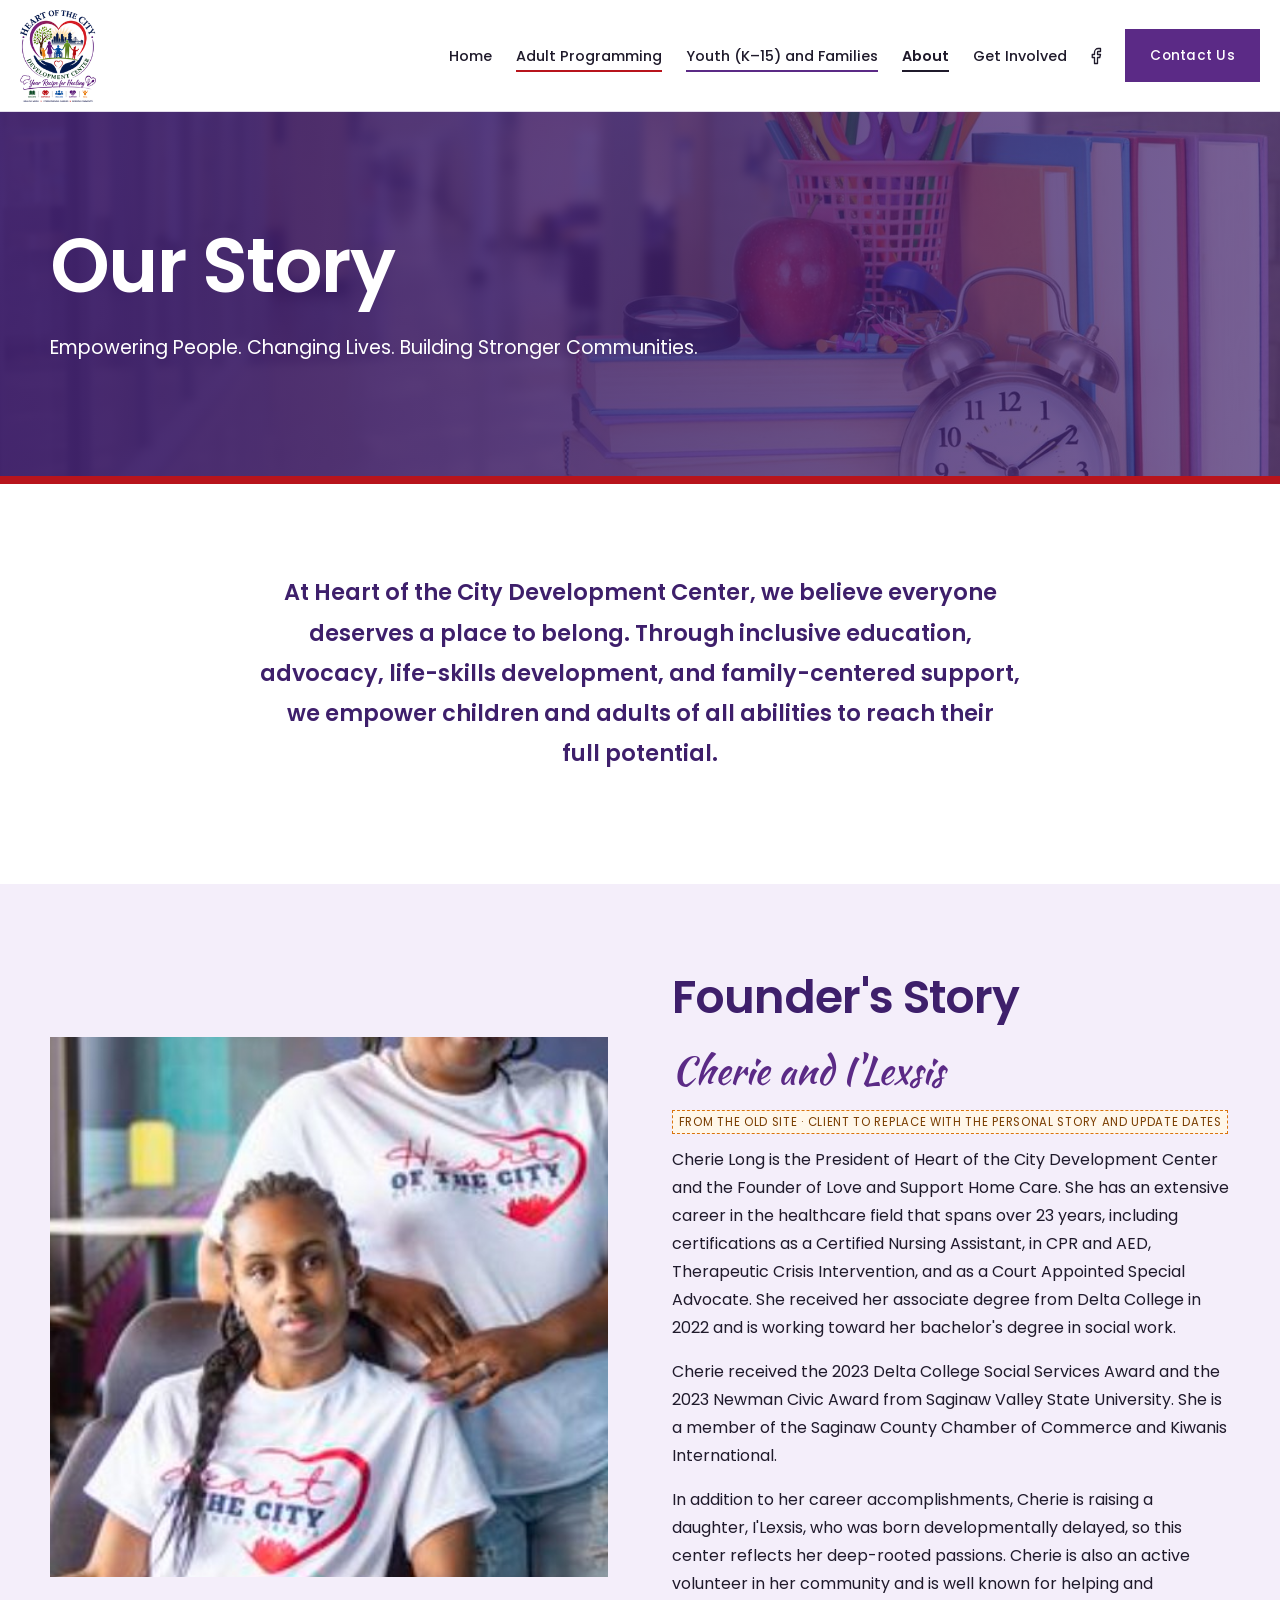
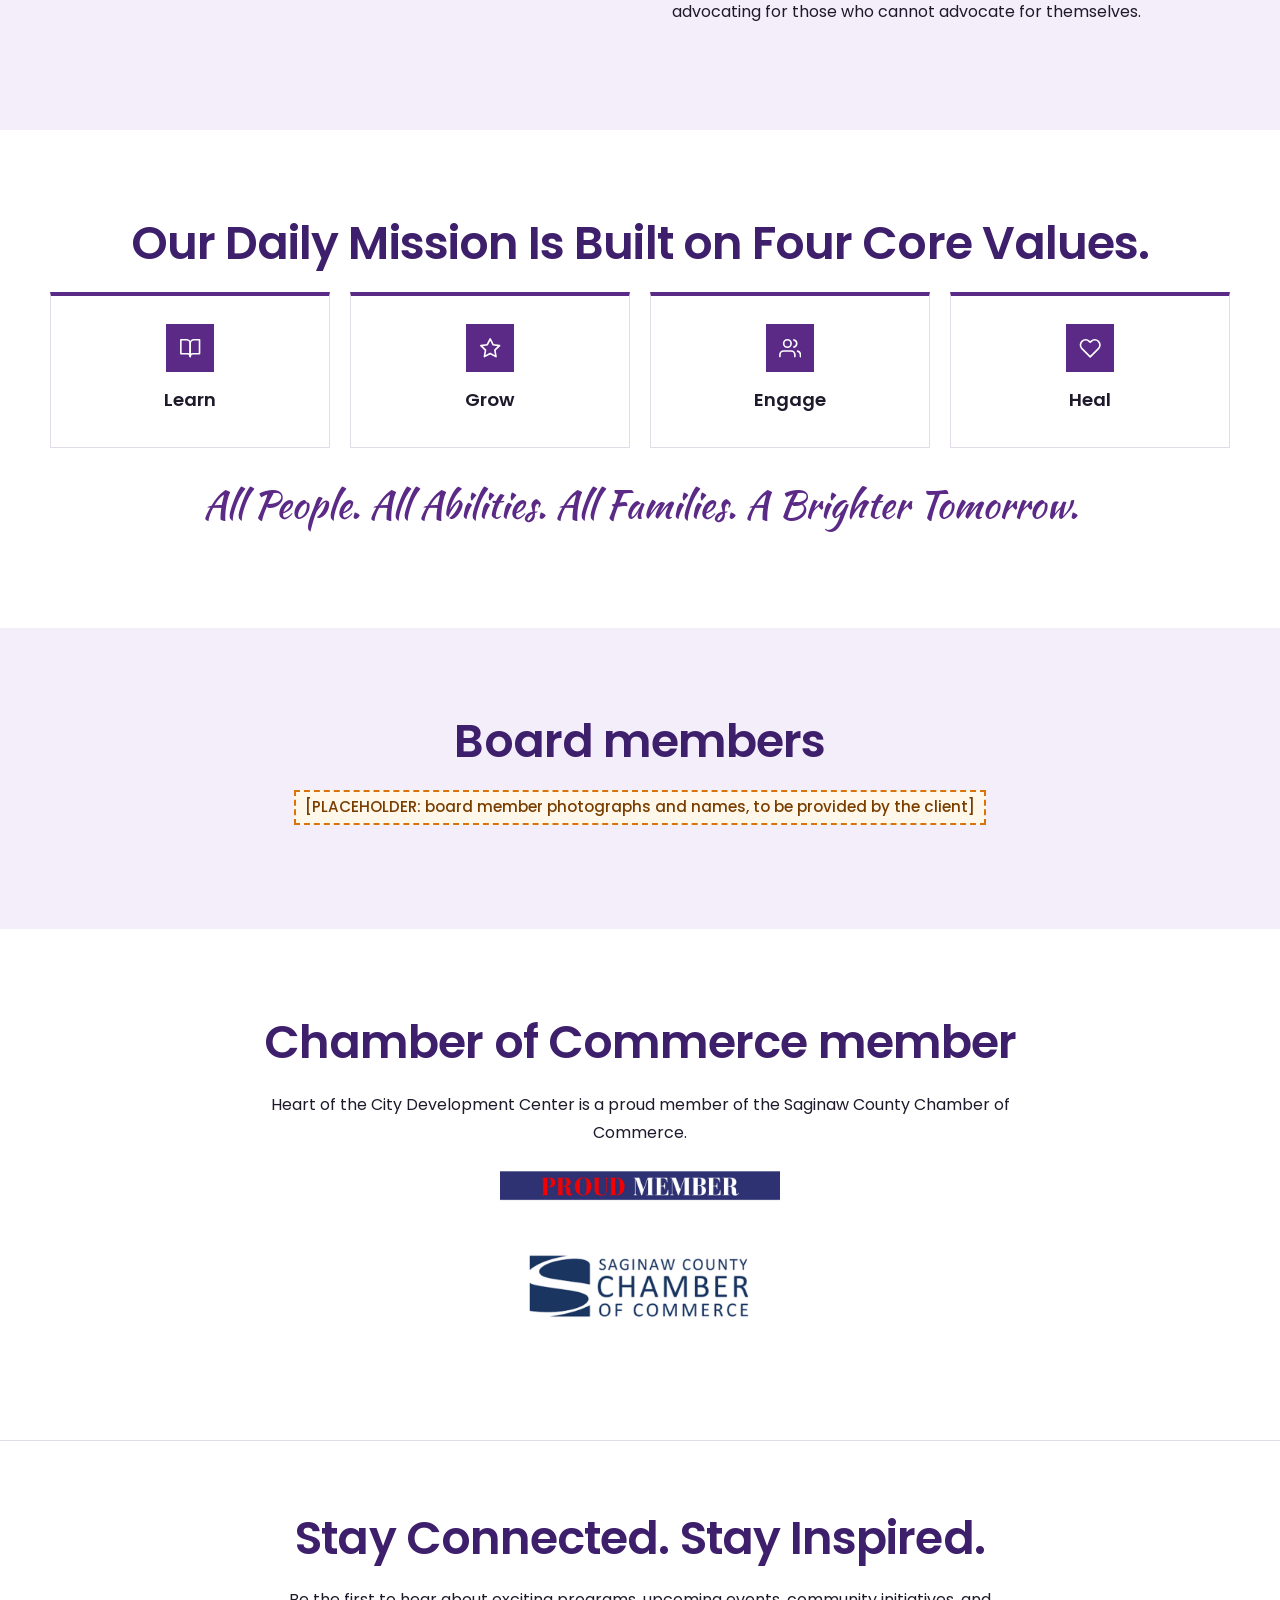
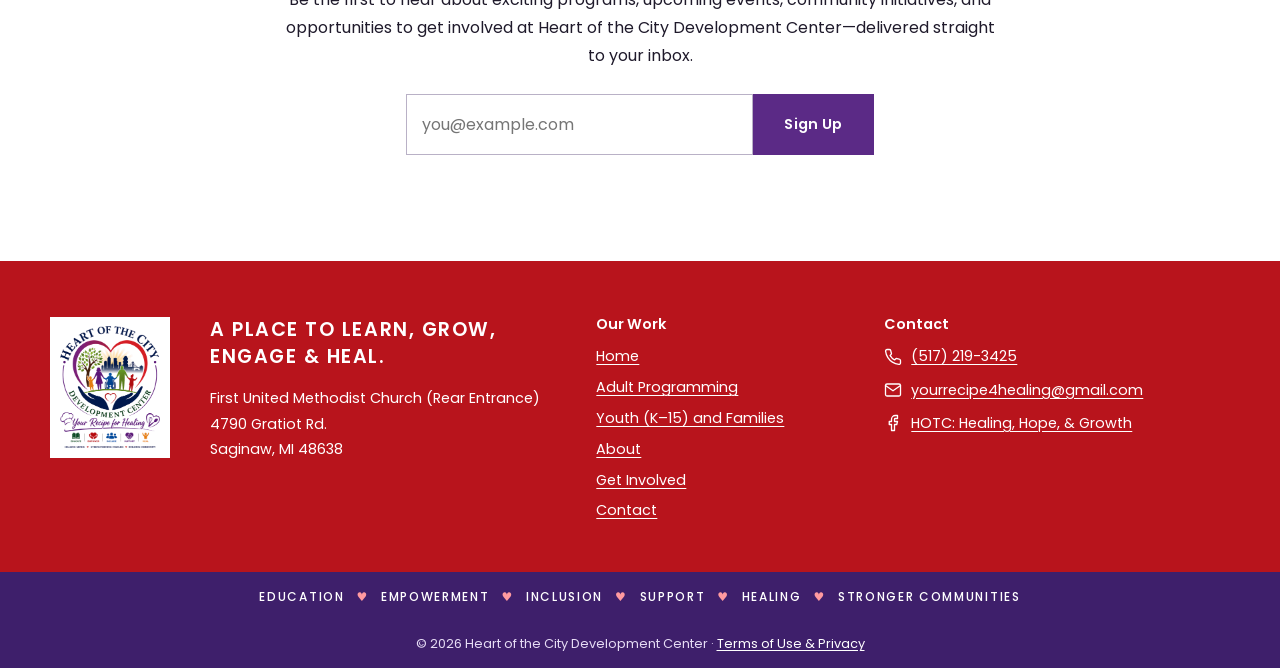
==== commit 9e80dcd7: "Refactor code structure for improved readability and maintainability" ====
--- a/about.html
+++ b/about.html
@@ -18,7 +18,6 @@
   <main id="main">
     <section class="page-hero">
       <div class="wrap">
-        <p class="eyebrow">About Us</p>
         <h1>Our Story</h1>
         <p>Empowering People. Changing Lives. Building Stronger Communities.</p>
       </div>
@@ -26,7 +25,6 @@
 
     <section class="section">
       <div class="wrap narrow center">
-        <p class="eyebrow">Our Mission</p>
         <p class="mission">At Heart of the City Development Center, we believe everyone deserves a place to belong. Through inclusive education, advocacy, life-skills development, and family-centered support, we empower children and adults of all abilities to reach their full potential.</p>
       </div>
     </section>
@@ -34,8 +32,8 @@
     <section class="section section--tint" aria-labelledby="founder-title">
       <div class="wrap split split--media-first">
         <div>
-          <p class="eyebrow">Founder's Story</p>
-          <h2 id="founder-title">Cherie and I'Lexsis</h2>
+          <h2 id="founder-title">Founder's Story</h2>
+          <p class="script">Cherie and I'Lexsis</p>
           <span class="draft-tag">From the old site · client to replace with the personal story and update dates</span>
           <p>Cherie Long is the President of Heart of the City Development Center and the Founder of Love and Support Home Care. She has an extensive career in the healthcare field that spans over 23 years, including certifications as a Certified Nursing Assistant, in CPR and AED, Therapeutic Crisis Intervention, and as a Court Appointed Special Advocate. She received her associate degree from Delta College in 2022 and is working toward her bachelor's degree in social work.</p>
           <p>Cherie received the 2023 Delta College Social Services Award and the 2023 Newman Civic Award from Saginaw Valley State University. She is a member of the Saginaw County Chamber of Commerce and Kiwanis International.</p>
@@ -48,7 +46,6 @@
     <section class="section" aria-labelledby="values-title">
       <div class="wrap">
         <div class="center">
-          <p class="eyebrow">What Guides Us</p>
           <h2 id="values-title">Our Daily Mission Is Built on Four Core Values.</h2>
         </div>
         <div class="grid grid--4">
@@ -64,7 +61,6 @@
     <section class="section section--tint" aria-labelledby="team-title">
       <div class="wrap">
         <div class="center">
-          <p class="eyebrow">Our People</p>
           <h2 id="team-title">Board members</h2>
           <p><span class="ph">[PLACEHOLDER: board member photographs and names, to be provided by the client]</span></p>
         </div>
@@ -73,10 +69,9 @@
 
     <section class="section" aria-labelledby="member-title">
       <div class="wrap narrow center">
-        <p class="eyebrow">Memberships</p>
         <h2 id="member-title">Chamber of Commerce member</h2>
         <p>Heart of the City Development Center is a proud member of the Saginaw County Chamber of Commerce.</p>
-        <img src="assets/img/chamber-proud-member.png" alt="Proud Member: Saginaw County Chamber of Commerce" width="800" height="800" loading="lazy" style="max-width:280px;margin:1.5rem auto 0">
+        <img src="assets/img/chamber-proud-member.png" alt="Proud Member: Saginaw County Chamber of Commerce" width="750" height="484" loading="lazy" style="max-width:280px;margin:1.5rem auto 0">
 
       </div>
     </section>
--- a/css/styles.css
+++ b/css/styles.css
@@ -23,6 +23,8 @@
   --accent-deep: var(--purple-deep);
   --accent-soft: var(--purple-soft);
   --overlay: 62, 31, 107;
+  --stripe: var(--red);
+  --ease: cubic-bezier(0.16, 1, 0.3, 1);
 
   --wrap: 1180px;
   --font: "Poppins", "Segoe UI", system-ui, sans-serif;
@@ -35,18 +37,20 @@
   --accent-deep: var(--red-deep);
   --accent-soft: var(--red-soft);
   --overlay: 142, 15, 21;
+  --stripe: var(--navy);
 }
 
 *, *::before, *::after { box-sizing: border-box; }
 html { scroll-behavior: smooth; }
-body { margin: 0; font-family: var(--font); font-size: 1rem; line-height: 1.75; color: var(--ink); background: var(--bg); }
+body { margin: 0; accent-color: var(--purple); caret-color: var(--purple); font-family: var(--font); font-size: 1rem; line-height: 1.75; color: var(--ink); background: var(--bg); }
 img { max-width: 100%; height: auto; display: block; }
-a { color: var(--purple); }
+a { color: var(--purple); text-underline-offset: 0.18em; text-decoration-thickness: 1px; }
 a:hover { color: var(--purple-deep); }
-h1, h2, h3 { line-height: 1.25; margin: 0 0 0.6em; font-weight: 300; text-wrap: balance; }
-h1 { font-size: clamp(2.1rem, 4.4vw, 3.3rem); }
-h2 { font-size: clamp(1.6rem, 3vw, 2.3rem); }
-h3 { font-size: 1.1rem; font-weight: 500; }
+h1, h2, h3 { line-height: 1.1; margin: 0 0 0.5em; font-weight: 600; letter-spacing: -0.02em; text-wrap: balance; }
+h1 { font-size: clamp(2.5rem, 6.2vw, 4.75rem); }
+h2 { font-size: clamp(1.8rem, 3.6vw, 2.9rem); color: var(--accent-deep); }
+h3 { font-size: 1.15rem; line-height: 1.3; letter-spacing: 0; }
+::selection { background: var(--purple); color: #fff; }
 p { margin: 0 0 1em; }
 :focus-visible { outline: 3px solid var(--warn-line); outline-offset: 3px; }
 
@@ -57,19 +61,19 @@
 .center { text-align: center; }
 .narrow { max-width: 780px; margin-inline: auto; }
 .lead { font-size: 1.15rem; color: var(--muted); }
-.script { font-family: var(--font-script); color: var(--accent); font-size: 1.6rem; line-height: 1.3; margin: 0 0 0.4rem; }
-.eyebrow { text-transform: uppercase; letter-spacing: 0.16em; font-size: 0.8rem; font-weight: 500; color: var(--accent); margin: 0 0 0.75rem; }
+.script { font-family: var(--font-script); color: var(--accent); font-size: clamp(1.7rem, 3vw, 2.4rem); line-height: 1.25; margin: 0 0 0.75rem; }
+.label { text-transform: uppercase; letter-spacing: 0.18em; font-size: 0.85rem; font-weight: 600; color: var(--red); margin: 0 0 2rem; }
 .icon { width: 1.25em; height: 1.25em; flex: none; fill: none; stroke: currentColor; stroke-width: 1.75; stroke-linecap: round; stroke-linejoin: round; }
 .skip { position: absolute; left: -999px; top: 0; background: #fff; padding: 0.75rem 1rem; z-index: 100; }
 .skip:focus { left: 0.5rem; top: 0.5rem; }
 
 /* Buttons: solid rectangles, like the previous site */
 .btn {
-  display: inline-flex; align-items: center; gap: 0.5rem; padding: 0.95rem 1.7rem; border: 1px solid transparent;
-  font: inherit; font-size: 0.85rem; font-weight: 500; letter-spacing: 0.03em; text-decoration: none; cursor: pointer;
-  background: var(--accent); color: #fff; transition: background 0.15s;
-}
-.btn:hover { background: var(--accent-deep); color: #fff; }
+  display: inline-flex; align-items: center; gap: 0.5rem; padding: 1.05rem 1.9rem; border: 1px solid transparent;
+  font: inherit; font-size: 0.9rem; font-weight: 600; letter-spacing: 0.02em; text-decoration: none; cursor: pointer;
+  background: var(--accent); color: #fff; transition: background 0.15s, transform 0.25s var(--ease), box-shadow 0.25s var(--ease);
+}
+.btn:hover { background: var(--accent-deep); color: #fff; transform: translateY(-2px); box-shadow: 0 10px 22px rgba(31, 26, 43, 0.25); }
 .btn--red { background: var(--red); }
 .btn--red:hover { background: var(--red-deep); }
 .btn--purple { background: var(--purple); }
@@ -95,14 +99,14 @@
 .brand img { height: 92px; width: auto; }
 .nav { display: flex; align-items: center; gap: 1.25rem; }
 .nav ul { list-style: none; margin: 0; padding: 0; display: flex; flex-wrap: wrap; gap: 0.25rem 1.5rem; align-items: center; }
-.nav a { text-decoration: none; font-size: 0.9rem; color: var(--ink); padding: 0.3rem 0; border-bottom: 2px solid transparent; }
+.nav a { text-decoration: none; font-size: 0.9rem; font-weight: 500; color: var(--ink); padding: 0.3rem 0; border-bottom: 2px solid transparent; }
 .nav a:hover, .nav a[aria-current="page"] { border-bottom-color: var(--ink); }
 /* Color-coded program tabs: red for Adult, purple for Youth */
 .nav a[data-tab="adult"] { border-bottom-color: var(--red); }
 .nav a[data-tab="youth"] { border-bottom-color: var(--purple); }
 .nav a[data-tab="adult"]:hover, .nav a[data-tab="adult"][aria-current="page"] { color: var(--red); }
 .nav a[data-tab="youth"]:hover, .nav a[data-tab="youth"][aria-current="page"] { color: var(--purple); }
-.nav a[aria-current="page"] { font-weight: 500; }
+.nav a[aria-current="page"] { font-weight: 600; }
 .nav .social { display: inline-flex; border: 0; color: var(--ink); }
 .nav .social:hover { color: var(--purple); border: 0; }
 .nav .btn { color: #fff; border: 1px solid transparent; padding: 0.85rem 1.5rem; font-size: 0.85rem; }
@@ -121,17 +125,19 @@
 /* Photo banners with a color wash */
 .hero, .page-hero, .photo-band { color: #fff; background-image: var(--photo); background-size: cover; background-position: center right; position: relative; isolation: isolate; }
 .hero::before, .page-hero::before, .photo-band::before { content: ""; position: absolute; inset: 0; z-index: -1; }
-.hero::before { background: linear-gradient(90deg, rgba(62, 31, 107, 0.92) 0%, rgba(91, 42, 134, 0.7) 42%, rgba(91, 42, 134, 0.05) 78%); }
-.hero .wrap { min-height: clamp(420px, 56vw, 600px); display: flex; flex-direction: column; justify-content: center; align-items: flex-start; padding: 3rem 0; }
-.hero h1 { color: #fff; max-width: 16ch; }
-.hero .script { color: #ffd9a8; font-size: clamp(1.5rem, 2.6vw, 2rem); }
+/* The home hero keeps its photo on ::after so it can ease in without moving the text. */
+.hero { background-image: none; overflow: hidden; border-bottom: 8px solid var(--stripe); }
+.hero::after { content: ""; position: absolute; inset: 0; z-index: -2; background: var(--photo) center right / cover; }
+.hero::before { background: linear-gradient(90deg, rgba(62, 31, 107, 0.96) 0%, rgba(62, 31, 107, 0.84) 36%, rgba(91, 42, 134, 0.22) 68%, rgba(91, 42, 134, 0) 100%); }
+.hero .wrap { min-height: clamp(480px, 74vh, 720px); display: flex; flex-direction: column; justify-content: center; align-items: flex-start; padding: 4rem 0; }
+.hero h1 { color: #fff; max-width: 18ch; font-size: clamp(2.5rem, 5.4vw, 4.25rem); margin-bottom: 0.2em; }
+.hero .script { color: #ffd9a8; font-size: clamp(1.9rem, 3.6vw, 2.8rem); margin-bottom: 2rem; }
 @media (max-width: 720px) { .hero::before { background: rgba(62, 31, 107, 0.82); } }
 
-.page-hero { padding: clamp(3rem, 8vw, 6rem) 0; }
+.page-hero { padding: clamp(3.5rem, 9vw, 7rem) 0; border-bottom: 8px solid var(--stripe); }
 .page-hero::before { background: linear-gradient(90deg, rgba(var(--overlay), 0.94), rgba(var(--overlay), 0.7)); }
 .page-hero h1 { color: #fff; margin-bottom: 0.3em; }
-.page-hero .eyebrow { color: #ffd9a8; }
-.page-hero p { max-width: 62ch; font-size: 1.1rem; margin: 0; }
+.page-hero p { max-width: 58ch; font-size: 1.2rem; margin: 0; }
 
 .photo-band { padding: clamp(3rem, 7vw, 5.5rem) 0; }
 .photo-band::before { background: rgba(62, 31, 107, 0.86); }
@@ -140,11 +146,13 @@
 /* Solid color bands */
 .band { color: #fff; padding: clamp(3rem, 6vw, 4.5rem) 0; background: var(--purple); }
 .band h2 { color: #fff; margin: 0; }
-.statement { display: grid; grid-template-columns: 1.1fr 1fr; gap: clamp(1.5rem, 5vw, 4rem); align-items: start; max-width: 1000px; margin-inline: auto; }
+.statement { display: grid; grid-template-columns: 1.3fr 1fr; gap: clamp(1.5rem, 5vw, 4.5rem); align-items: center; }
+.statement h2 { font-size: clamp(1.9rem, 4vw, 3.2rem); }
+.hl { color: #ffd9a8; }
 .statement p { margin: 0; }
 .mission { font-weight: 600; font-size: 1.1rem; line-height: 1.8; text-wrap: pretty; }
 .section .mission { color: var(--purple-deep); font-size: clamp(1.15rem, 2.2vw, 1.4rem); }
-.quote { font-size: clamp(1.3rem, 2.6vw, 1.9rem); font-weight: 300; color: var(--navy); margin: 0; }
+.quote { font-family: var(--font-script); font-size: clamp(1.9rem, 4.4vw, 3.4rem); line-height: 1.3; color: var(--purple); margin: 0; text-wrap: balance; }
 @media (max-width: 760px) { .statement { grid-template-columns: 1fr; } }
 
 /* Key Focus: four cards side by side, as on the previous site */
@@ -154,8 +162,8 @@
 .focus-card:nth-child(3) { background: var(--navy); }
 .focus-card:nth-child(4) { background: var(--purple-deep); }
 .focus-card img { width: 100%; aspect-ratio: 1; object-fit: cover; margin-bottom: 1.5rem; }
-.focus-card h3 { text-transform: uppercase; letter-spacing: 0.14em; font-weight: 500; color: #fff; }
-.focus-card p { font-size: 0.9rem; padding: 0 0.5rem; }
+.focus-card h3 { text-transform: uppercase; letter-spacing: 0.12em; font-size: 1.5rem; font-weight: 600; color: #fff; margin-bottom: 0.4em; }
+.focus-card p { font-size: 0.95rem; padding: 0 0.5rem; margin-bottom: 1.5rem; }
 .focus-card .btn { align-self: center; margin-top: auto; }
 @media (max-width: 1000px) { .focus-grid { grid-template-columns: repeat(2, 1fr); } }
 @media (max-width: 560px) { .focus-grid { grid-template-columns: 1fr; } }
@@ -165,21 +173,27 @@
 .duo > * { color: #fff; padding: clamp(2.5rem, 6vw, 5rem) clamp(1.25rem, 6vw, 5rem); display: flex; flex-direction: column; align-items: flex-start; }
 .duo-adult { background: var(--red); }
 .duo-youth { background: var(--purple); }
-.duo h2 { color: #fff; margin-bottom: 0.2em; }
-.duo .ages { text-transform: uppercase; letter-spacing: 0.16em; font-size: 0.8rem; margin: 0 0 0.5rem; }
-.duo ul { margin: 0.75rem 0 2rem; padding-left: 1.2rem; }
+.duo h2 { color: #fff; font-size: clamp(2.1rem, 4.4vw, 3.5rem); margin-bottom: 0.15em; }
+.duo .ages { text-transform: uppercase; letter-spacing: 0.18em; font-size: 0.95rem; font-weight: 600; color: #ffd9a8; margin: 0 0 0.75rem; }
+.duo ul { margin: 0.75rem 0 2.25rem; padding-left: 1.2rem; font-size: 1.1rem; line-height: 2; }
 .duo .btn { margin-top: auto; }
 @media (max-width: 760px) { .duo { grid-template-columns: 1fr; } }
 
+/* Membership badges, four across */
+.section--snug { padding: clamp(2rem, 4vw, 3rem) 0; }
+.members { display: grid; grid-template-columns: repeat(4, 1fr); gap: clamp(1rem, 2.5vw, 2.5rem); align-items: start; width: min(100% - 2.5rem, 1500px); }
+@media (max-width: 760px) { .members { grid-template-columns: repeat(2, 1fr); } }
+
 /* Overlapping photo collage on a tinted photo background */
 .collage { position: relative; max-width: 900px; margin-inline: auto; aspect-ratio: 9 / 6; }
-.collage img { position: absolute; object-fit: cover; box-shadow: 0 12px 30px rgba(0, 0, 0, 0.35); }
-.collage img:nth-child(1) { left: 0; bottom: 0; width: 31%; height: 52%; z-index: 2; }
-.collage img:nth-child(2) { left: 22%; top: 12%; width: 38%; height: 80%; z-index: 1; }
-.collage img:nth-child(3) { right: 0; top: 0; width: 44%; height: 58%; z-index: 3; }
+/* Photos sit like prints pinned to a board: white edge, slight tilt. */
+.collage img { position: absolute; object-fit: cover; border: 7px solid #fff; box-shadow: 0 14px 32px rgba(0, 0, 0, 0.4); }
+.collage img:nth-child(1) { left: 0; bottom: 0; width: 31%; height: 52%; z-index: 2; rotate: -3deg; }
+.collage img:nth-child(2) { left: 22%; top: 12%; width: 38%; height: 80%; z-index: 1; rotate: 1.5deg; }
+.collage img:nth-child(3) { right: 0; top: 0; width: 44%; height: 58%; z-index: 3; rotate: 2.5deg; }
 @media (max-width: 640px) {
   .collage { aspect-ratio: auto; display: grid; grid-template-columns: 1fr 1fr; gap: 0.75rem; }
-  .collage img { position: static; width: 100% !important; height: 220px !important; }
+  .collage img { position: static; width: 100% !important; height: 220px !important; rotate: none !important; }
   .collage img:nth-child(3) { grid-column: 1 / -1; }
 }
 
@@ -209,9 +223,9 @@
 .values li + li::before { content: "♥"; margin-right: 1.25rem; color: var(--red); }
 
 /* Talk to Our Team */
-.cta { background: var(--navy); color: #fff; padding: clamp(2rem, 5vw, 3.5rem); text-align: center; }
-.cta h2 { color: #fff; }
-.cta p { max-width: 60ch; margin-inline: auto; }
+.cta { background: var(--navy); color: #fff; padding: clamp(2.5rem, 6vw, 4.5rem) clamp(1.25rem, 5vw, 3.5rem); text-align: center; border-bottom: 8px solid var(--red); }
+.cta h2 { color: #fff; font-size: clamp(2rem, 4.4vw, 3.4rem); }
+.cta p { max-width: 56ch; margin-inline: auto; font-size: 1.1rem; }
 .cta .btn-row { margin-top: 1.5rem; }
 
 /* Contact */
@@ -246,8 +260,8 @@
 .site-footer a { color: #fff; }
 .footer-grid { display: grid; grid-template-columns: auto 1.4fr 1fr 1.4fr; gap: 2.5rem; padding-bottom: 3rem; align-items: start; }
 .footer-logo { background: #fff; padding: 0.6rem; width: 120px; }
-.footer-brand .statement-line { text-transform: uppercase; letter-spacing: 0.1em; font-weight: 500; font-size: 1rem; margin-bottom: 1rem; }
-.site-footer h2 { font-size: 0.9rem; font-weight: 600; margin-bottom: 0.75rem; }
+.footer-brand .statement-line { text-transform: uppercase; letter-spacing: 0.08em; font-weight: 600; font-size: 1.2rem; line-height: 1.4; margin-bottom: 1rem; }
+.site-footer h2 { font-size: 0.9rem; font-weight: 600; letter-spacing: 0; color: #fff; margin-bottom: 0.75rem; }
 .footer-nav { list-style: none; margin: 0; padding: 0; display: grid; gap: 0.35rem; }
 .site-footer .contact-list { gap: 0.5rem; }
 .site-footer .contact-list li { align-items: center; gap: 0.6rem; }
@@ -258,3 +272,32 @@
 @media (max-width: 900px) { .footer-grid { grid-template-columns: 1fr; gap: 1.75rem; } }
 
 @media (prefers-reduced-motion: reduce) { html { scroll-behavior: auto; } .btn { transition: none; } }
+
+/* ===== Motion. Everything is visible by default; all of it is skipped for reduced-motion users. ===== */
+@media (prefers-reduced-motion: no-preference) {
+  /* Home hero: the one authored entrance. The photo settles while the words rise. */
+  .hero::after { animation: heroSettle 2.4s var(--ease) both; }
+  .hero .wrap > * { animation: heroRise 0.9s var(--ease) both; }
+  .hero .wrap > :nth-child(2) { animation-delay: 0.12s; }
+  .hero .wrap > :nth-child(3) { animation-delay: 0.26s; }
+  @keyframes heroSettle { from { transform: scale(1.08); } }
+  @keyframes heroRise { from { opacity: 0; transform: translateY(26px); } }
+
+  .js-anim .reveal { opacity: 0; translate: 0 20px; transition: opacity 0.7s var(--ease), translate 0.7s var(--ease), transform 0.3s var(--ease), box-shadow 0.3s var(--ease); transition-delay: calc(var(--i, 0) * 80ms); }
+  .js-anim .reveal.is-visible { opacity: 1; translate: none; }
+
+  .btn:active { transform: scale(0.97); }
+
+  .card, .focus-card { transition: transform 0.3s var(--ease), box-shadow 0.3s var(--ease); }
+  .card:hover, .card:focus-within, .focus-card:hover, .focus-card:focus-within { transform: translateY(-6px); box-shadow: 0 18px 34px rgba(31, 26, 43, 0.2); }
+
+  .split-media { overflow: hidden; }
+  .split-media img { transition: transform 0.6s var(--ease); }
+  .split-media img:hover { transform: scale(1.03); }
+
+  .collage img { transition: rotate 0.4s var(--ease), scale 0.4s var(--ease); }
+  .collage img:hover { rotate: 0deg; scale: 1.04; z-index: 4; }
+
+  .site-header { transition: box-shadow 0.25s ease; }
+}
+.site-header.is-scrolled { box-shadow: 0 4px 16px rgba(0, 0, 0, 0.08); }
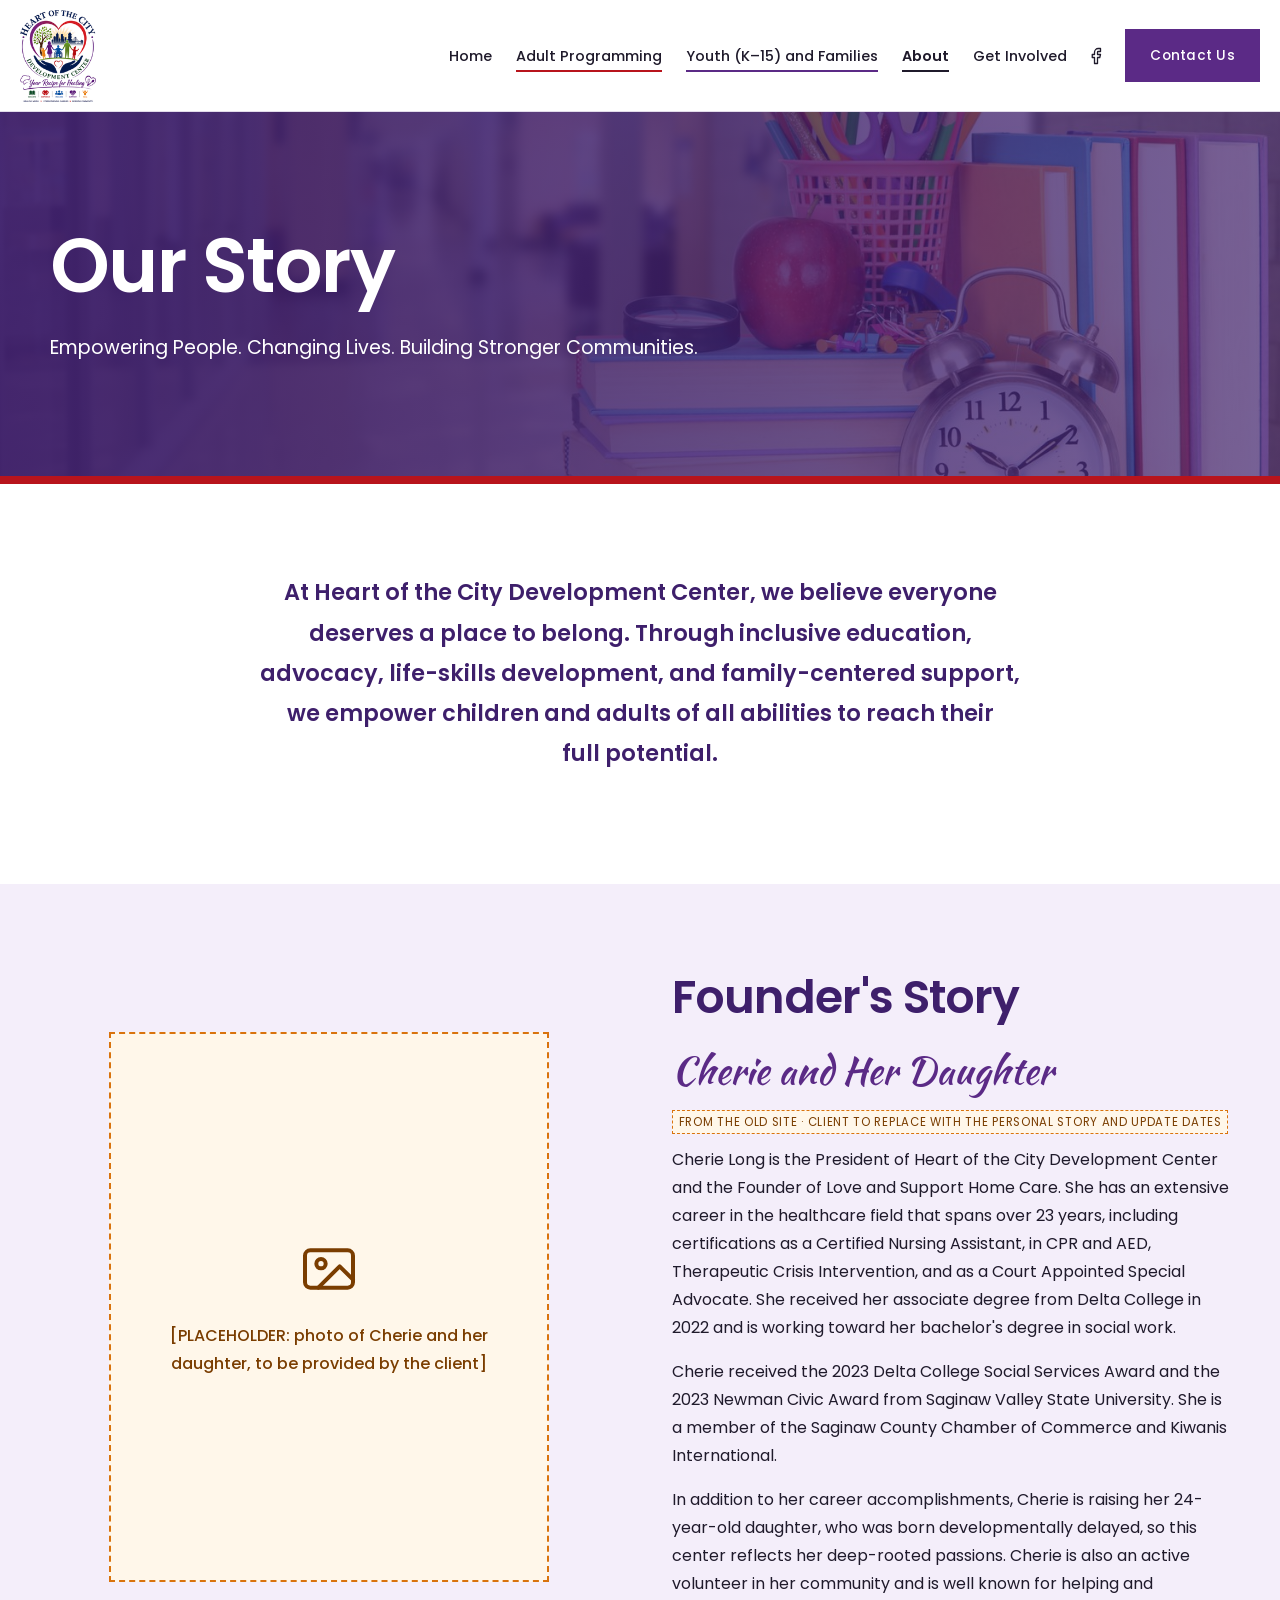
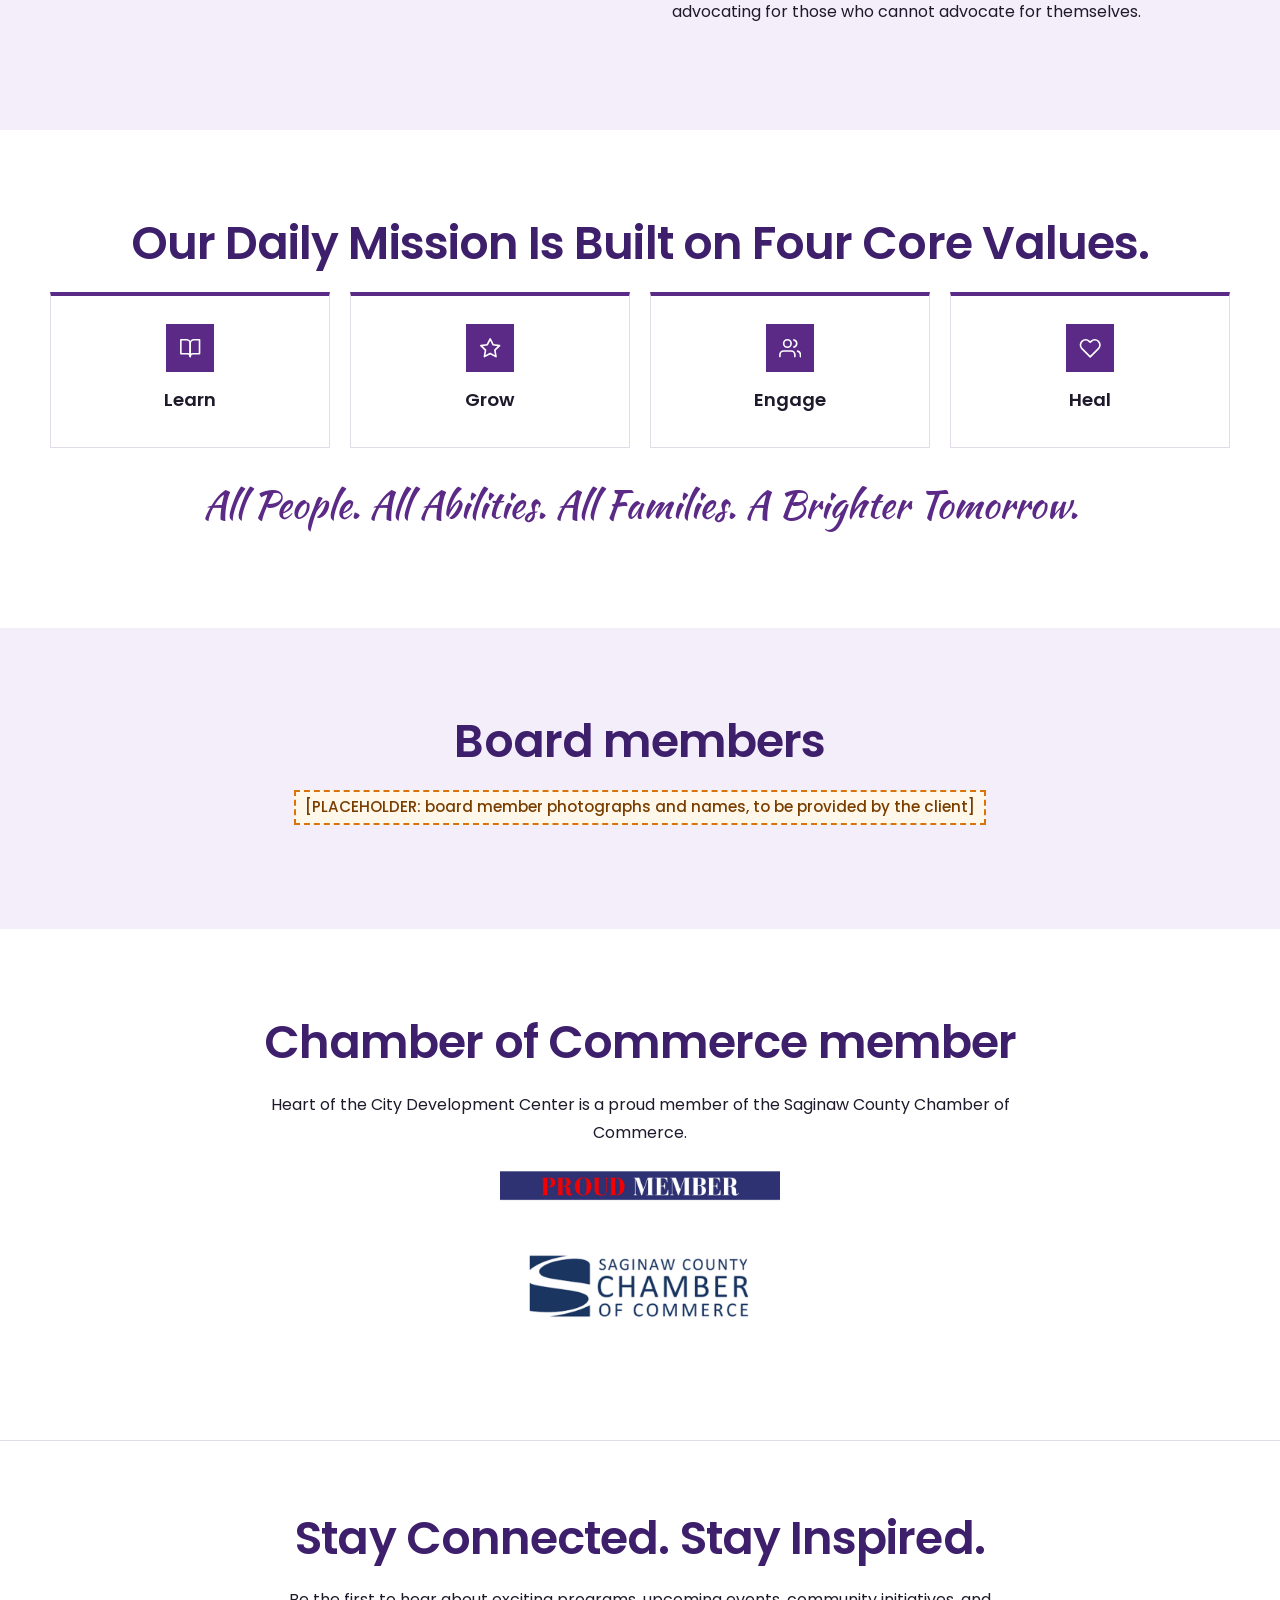
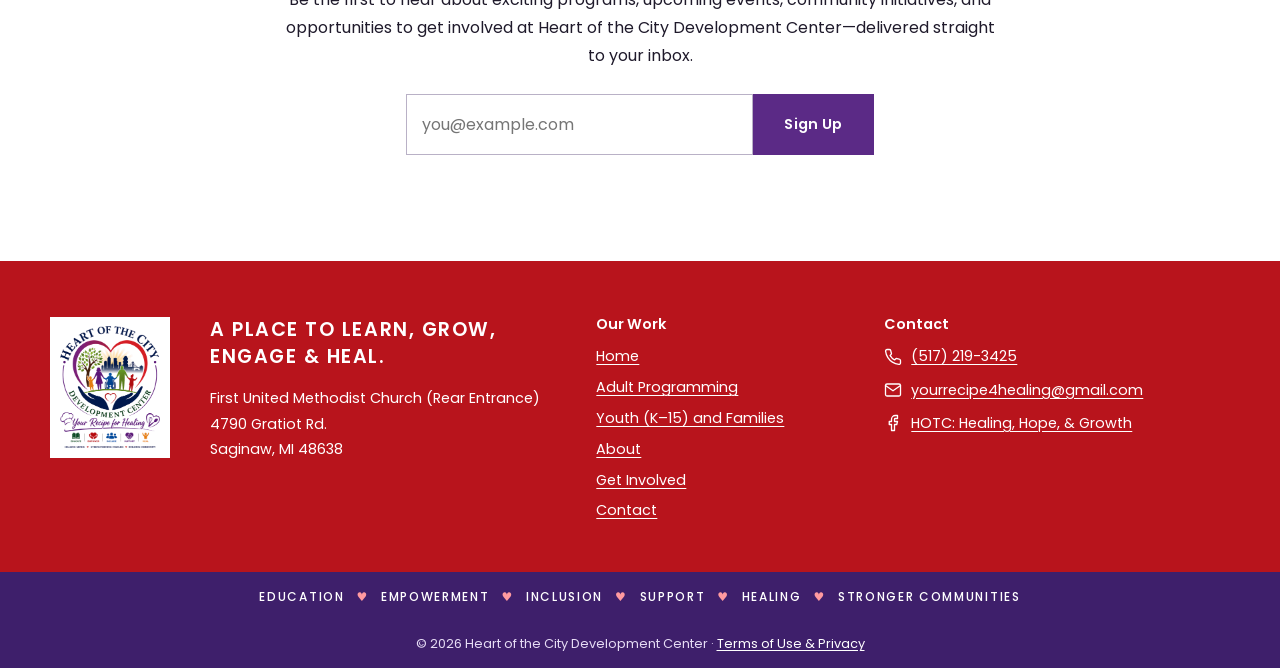
==== commit dcaec78c: "Update stylesheet version to v3 and modify content for improved clarity and layout" ====
--- a/about.html
+++ b/about.html
@@ -9,7 +9,7 @@
   <link rel="preconnect" href="https://fonts.googleapis.com">
   <link rel="preconnect" href="https://fonts.gstatic.com" crossorigin>
   <link href="https://fonts.googleapis.com/css2?family=Kaushan+Script&family=Poppins:wght@300;400;500;600&display=swap" rel="stylesheet">
-  <link rel="stylesheet" href="css/styles.css">
+  <link rel="stylesheet" href="css/styles.css?v=3">
 </head>
 <body data-page="about">
   <a class="skip" href="#main">Skip to content</a>
@@ -33,13 +33,20 @@
       <div class="wrap split split--media-first">
         <div>
           <h2 id="founder-title">Founder's Story</h2>
-          <p class="script">Cherie and I'Lexsis</p>
+          <p class="script">Cherie and Her Daughter</p>
           <span class="draft-tag">From the old site · client to replace with the personal story and update dates</span>
           <p>Cherie Long is the President of Heart of the City Development Center and the Founder of Love and Support Home Care. She has an extensive career in the healthcare field that spans over 23 years, including certifications as a Certified Nursing Assistant, in CPR and AED, Therapeutic Crisis Intervention, and as a Court Appointed Special Advocate. She received her associate degree from Delta College in 2022 and is working toward her bachelor's degree in social work.</p>
           <p>Cherie received the 2023 Delta College Social Services Award and the 2023 Newman Civic Award from Saginaw Valley State University. She is a member of the Saginaw County Chamber of Commerce and Kiwanis International.</p>
-          <p>In addition to her career accomplishments, Cherie is raising a daughter, I'Lexsis, who was born developmentally delayed, so this center reflects her deep-rooted passions. Cherie is also an active volunteer in her community and is well known for helping and advocating for those who cannot advocate for themselves.</p>
+          <p>In addition to her career accomplishments, Cherie is raising her 24-year-old daughter, who was born developmentally delayed, so this center reflects her deep-rooted passions. Cherie is also an active volunteer in her community and is well known for helping and advocating for those who cannot advocate for themselves.</p>
         </div>
-        <div class="split-media"><img src="assets/img/cherie-and-ilexsis.jpg" alt="Cherie Long standing behind her daughter I'Lexsis, both wearing Heart of the City T-shirts" width="441" height="665" loading="lazy"></div>
+        <div class="split-media split-media--portrait">
+          <div class="ph-box ph-box--photo" role="img" aria-label="Photo placeholder: Cherie and her daughter">
+            <div>
+              <svg class="ph-photo-icon" viewBox="0 0 24 24" aria-hidden="true" fill="none" stroke="currentColor" stroke-width="1.5" stroke-linecap="round" stroke-linejoin="round"><rect x="3" y="5" width="18" height="14" rx="2"/><circle cx="9" cy="10" r="1.75"/><path d="m21 16-5-5-8 8"/></svg>
+              <p>[PLACEHOLDER: photo of Cherie and her daughter, to be provided by the client]</p>
+            </div>
+          </div>
+        </div>
       </div>
     </section>
 
--- a/css/styles.css
+++ b/css/styles.css
@@ -181,7 +181,7 @@
 
 /* Membership badges, four across */
 .section--snug { padding: clamp(2rem, 4vw, 3rem) 0; }
-.members { display: grid; grid-template-columns: repeat(4, 1fr); gap: clamp(1rem, 2.5vw, 2.5rem); align-items: start; width: min(100% - 2.5rem, 1500px); }
+.members { display: grid; grid-template-columns: repeat(4, 1fr); gap: clamp(1rem, 2.5vw, 2.5rem); align-items: start; width: min(100% - 2.5rem, 1100px); }
 @media (max-width: 760px) { .members { grid-template-columns: repeat(2, 1fr); } }
 
 /* Overlapping photo collage on a tinted photo background */
@@ -217,6 +217,12 @@
 .split { display: grid; grid-template-columns: 1fr 1fr; gap: clamp(1.5rem, 5vw, 4.5rem); align-items: center; }
 .split--media-first .split-media { order: -1; }
 .split-media img { width: 100%; max-height: 540px; object-fit: cover; }
+/* Portrait photo: same shape and size cap at every screen width */
+.split-media--portrait { width: 100%; max-width: 440px; margin-inline: auto; }
+.split-media--portrait img, .split-media--portrait .ph-box { width: 100%; height: auto; max-height: none; aspect-ratio: 4 / 5; }
+.split-media--portrait img { object-fit: cover; object-position: 50% 20%; }
+.ph-box--photo p { margin: 0.75rem 0 0; }
+.ph-photo-icon { width: 4rem; height: 4rem; }
 @media (max-width: 800px) { .split { grid-template-columns: 1fr; } .split--media-first .split-media { order: 0; } }
 
 .values { display: flex; flex-wrap: wrap; justify-content: center; gap: 0.5rem 1.25rem; text-transform: uppercase; letter-spacing: 0.14em; font-size: 0.85rem; font-weight: 500; color: var(--accent); margin: 0 0 1rem; padding: 0; list-style: none; }
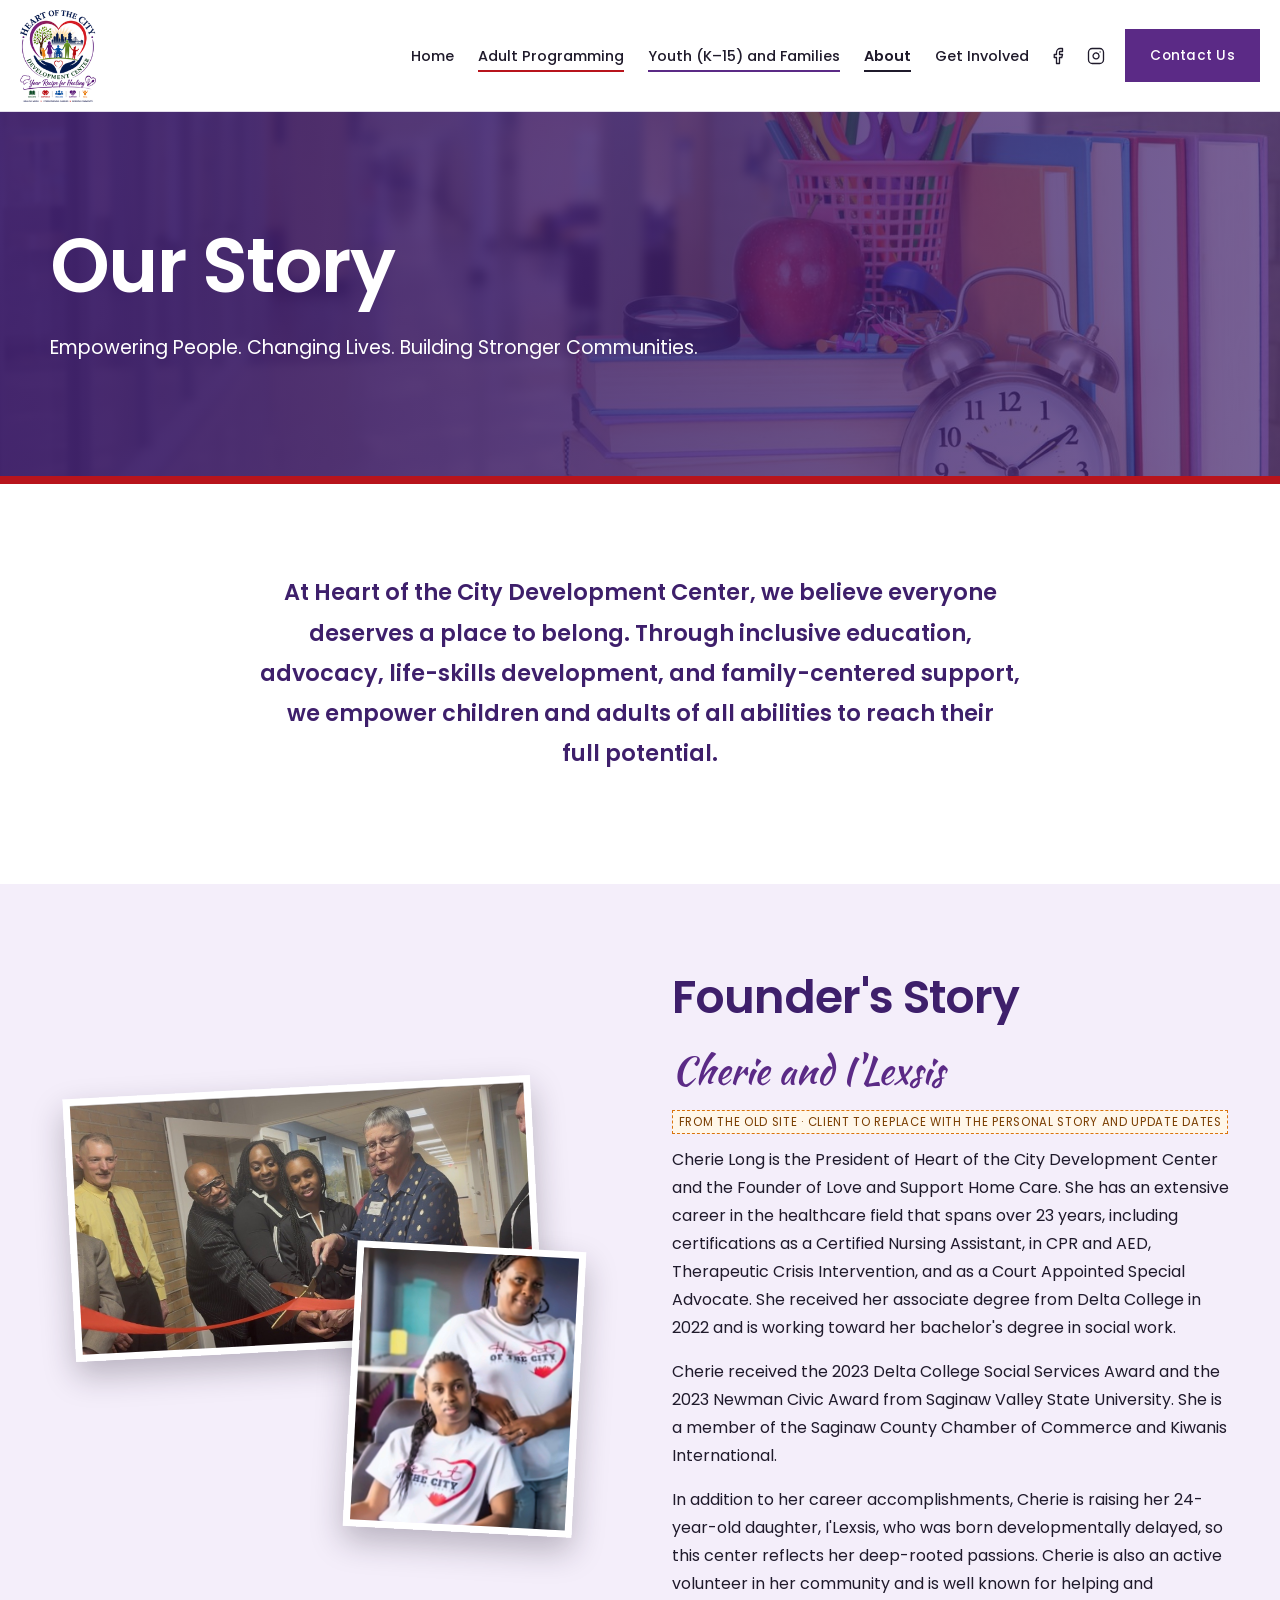
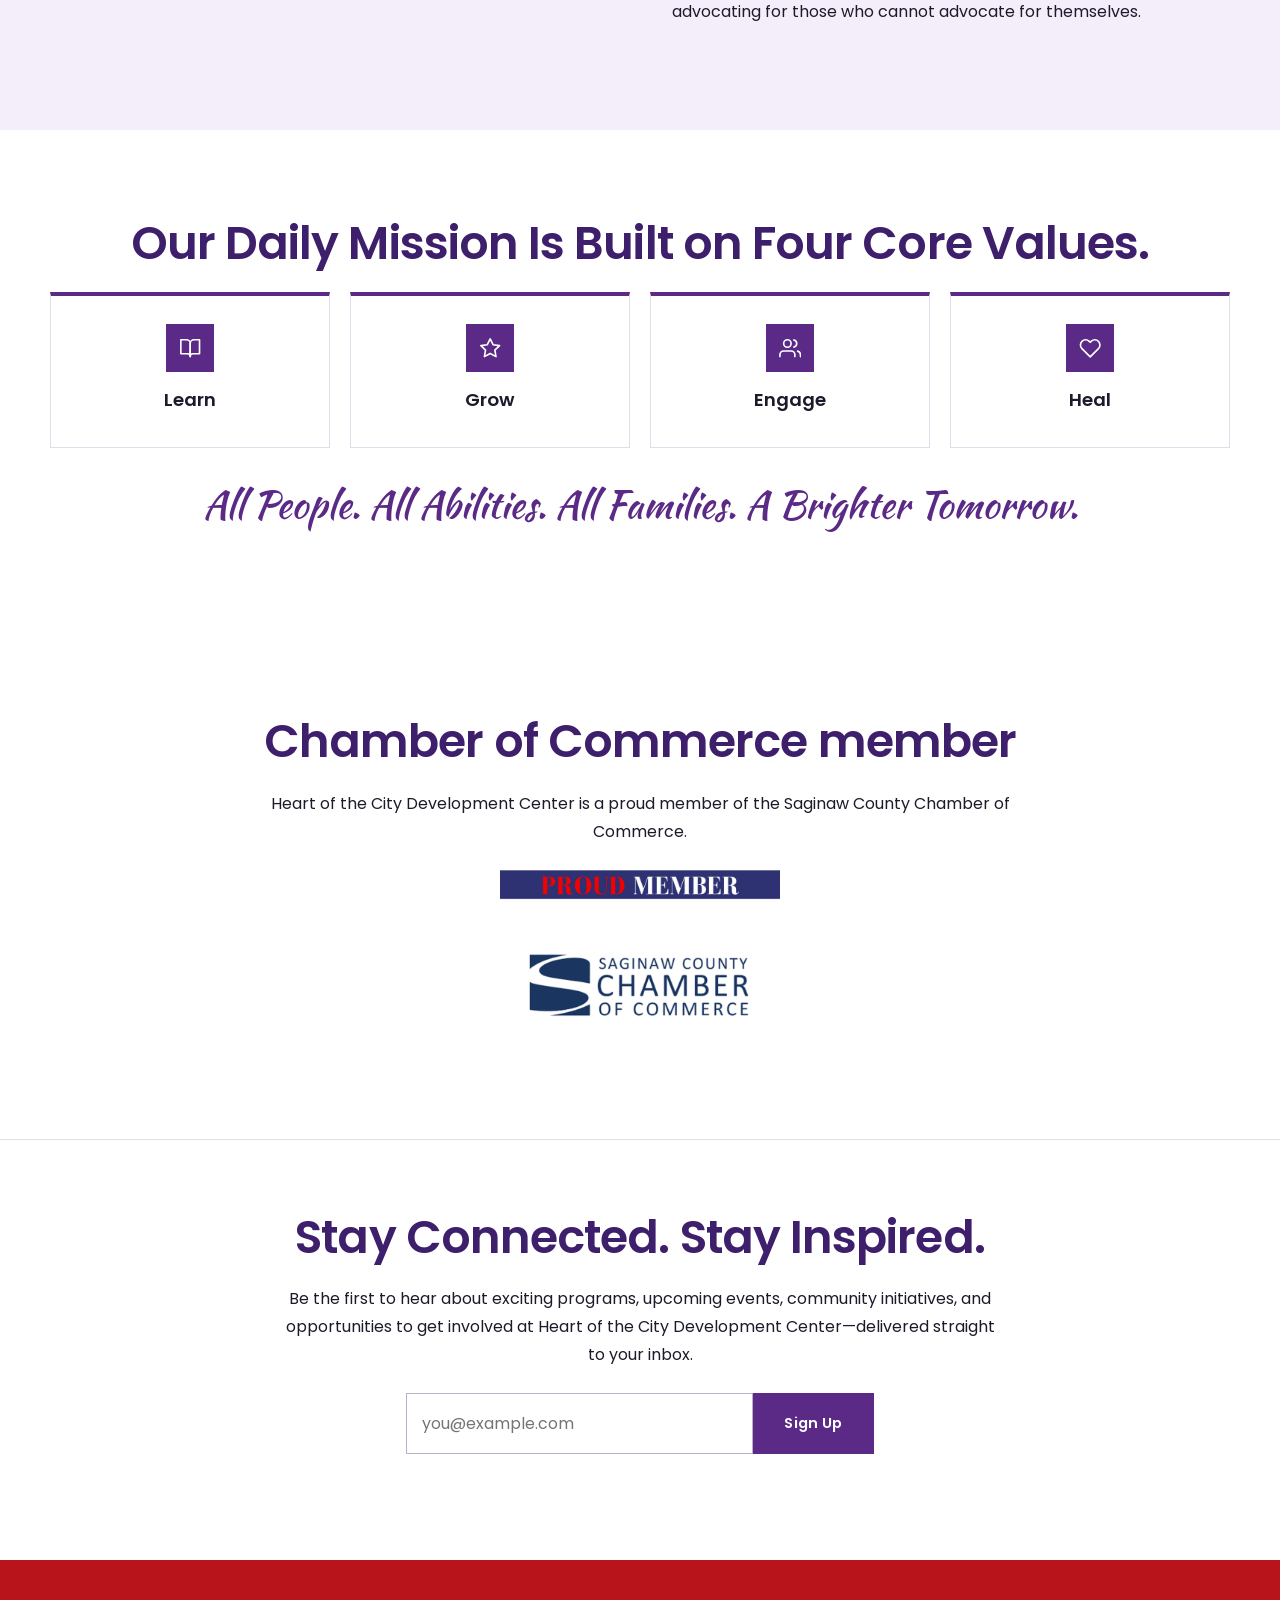
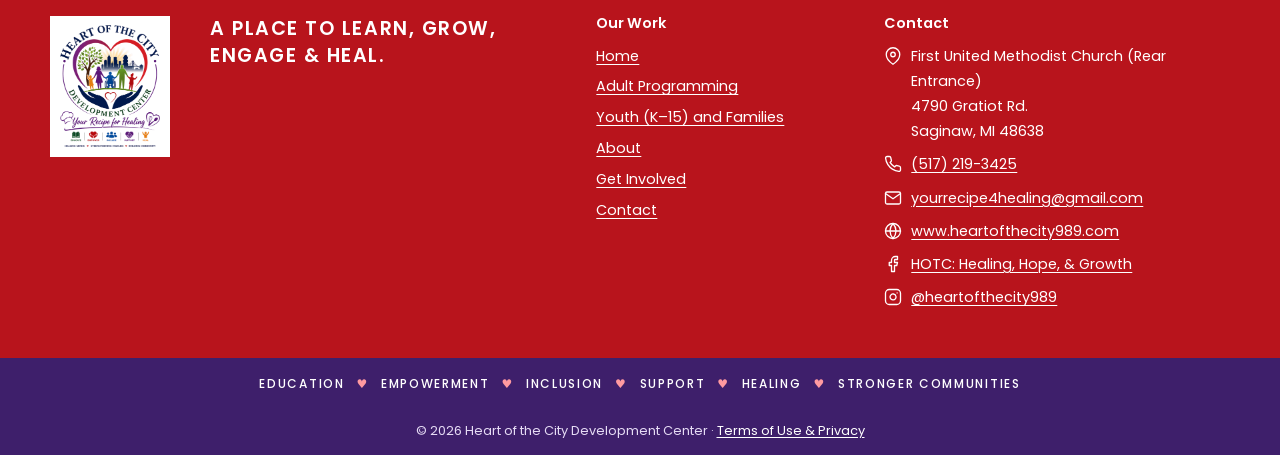
==== commit 8ea50a73: "Refactor code structure for improved readability and maintainability" ====
--- a/about.html
+++ b/about.html
@@ -9,7 +9,7 @@
   <link rel="preconnect" href="https://fonts.googleapis.com">
   <link rel="preconnect" href="https://fonts.gstatic.com" crossorigin>
   <link href="https://fonts.googleapis.com/css2?family=Kaushan+Script&family=Poppins:wght@300;400;500;600&display=swap" rel="stylesheet">
-  <link rel="stylesheet" href="css/styles.css?v=3">
+  <link rel="stylesheet" href="css/styles.css?v=7">
 </head>
 <body data-page="about">
   <a class="skip" href="#main">Skip to content</a>
@@ -33,19 +33,15 @@
       <div class="wrap split split--media-first">
         <div>
           <h2 id="founder-title">Founder's Story</h2>
-          <p class="script">Cherie and Her Daughter</p>
+          <p class="script">Cherie and I'Lexsis</p>
           <span class="draft-tag">From the old site · client to replace with the personal story and update dates</span>
           <p>Cherie Long is the President of Heart of the City Development Center and the Founder of Love and Support Home Care. She has an extensive career in the healthcare field that spans over 23 years, including certifications as a Certified Nursing Assistant, in CPR and AED, Therapeutic Crisis Intervention, and as a Court Appointed Special Advocate. She received her associate degree from Delta College in 2022 and is working toward her bachelor's degree in social work.</p>
           <p>Cherie received the 2023 Delta College Social Services Award and the 2023 Newman Civic Award from Saginaw Valley State University. She is a member of the Saginaw County Chamber of Commerce and Kiwanis International.</p>
-          <p>In addition to her career accomplishments, Cherie is raising her 24-year-old daughter, who was born developmentally delayed, so this center reflects her deep-rooted passions. Cherie is also an active volunteer in her community and is well known for helping and advocating for those who cannot advocate for themselves.</p>
+          <p>In addition to her career accomplishments, Cherie is raising her 24-year-old daughter, I'Lexsis, who was born developmentally delayed, so this center reflects her deep-rooted passions. Cherie is also an active volunteer in her community and is well known for helping and advocating for those who cannot advocate for themselves.</p>
         </div>
-        <div class="split-media split-media--portrait">
-          <div class="ph-box ph-box--photo" role="img" aria-label="Photo placeholder: Cherie and her daughter">
-            <div>
-              <svg class="ph-photo-icon" viewBox="0 0 24 24" aria-hidden="true" fill="none" stroke="currentColor" stroke-width="1.5" stroke-linecap="round" stroke-linejoin="round"><rect x="3" y="5" width="18" height="14" rx="2"/><circle cx="9" cy="10" r="1.75"/><path d="m21 16-5-5-8 8"/></svg>
-              <p>[PLACEHOLDER: photo of Cherie and her daughter, to be provided by the client]</p>
-            </div>
-          </div>
+        <div class="split-media photo-pair">
+          <img class="photo-pair__back" src="assets/img/ribbon-cutting.jpg" alt="Cherie and community members cutting a red ribbon with oversized gold scissors at a Heart of the City opening" width="1290" height="729" loading="lazy">
+          <img class="photo-pair__front" src="assets/img/cherie-and-ilexsis-enhanced.jpg?v=3" alt="Cherie Long standing behind her daughter I'Lexsis, who is seated, both wearing Heart of the City T-shirts" width="882" height="1330" loading="lazy">
         </div>
       </div>
     </section>
@@ -65,15 +61,6 @@
       </div>
     </section>
 
-    <section class="section section--tint" aria-labelledby="team-title">
-      <div class="wrap">
-        <div class="center">
-          <h2 id="team-title">Board members</h2>
-          <p><span class="ph">[PLACEHOLDER: board member photographs and names, to be provided by the client]</span></p>
-        </div>
-      </div>
-    </section>
-
     <section class="section" aria-labelledby="member-title">
       <div class="wrap narrow center">
         <h2 id="member-title">Chamber of Commerce member</h2>
@@ -85,6 +72,6 @@
   </main>
 
   <div id="site-footer"></div>
-  <script src="js/main.js"></script>
+  <script src="js/main.js?v=5"></script>
 </body>
 </html>
--- a/css/styles.css
+++ b/css/styles.css
@@ -179,10 +179,9 @@
 .duo .btn { margin-top: auto; }
 @media (max-width: 760px) { .duo { grid-template-columns: 1fr; } }
 
-/* Membership badges, four across */
+/* Membership badge (Chamber of Commerce only) */
 .section--snug { padding: clamp(2rem, 4vw, 3rem) 0; }
-.members { display: grid; grid-template-columns: repeat(4, 1fr); gap: clamp(1rem, 2.5vw, 2.5rem); align-items: start; width: min(100% - 2.5rem, 1100px); }
-@media (max-width: 760px) { .members { grid-template-columns: repeat(2, 1fr); } }
+.members { display: grid; justify-items: center; width: min(100% - 2.5rem, 280px); }
 
 /* Overlapping photo collage on a tinted photo background */
 .collage { position: relative; max-width: 900px; margin-inline: auto; aspect-ratio: 9 / 6; }
@@ -217,12 +216,11 @@
 .split { display: grid; grid-template-columns: 1fr 1fr; gap: clamp(1.5rem, 5vw, 4.5rem); align-items: center; }
 .split--media-first .split-media { order: -1; }
 .split-media img { width: 100%; max-height: 540px; object-fit: cover; }
-/* Portrait photo: same shape and size cap at every screen width */
-.split-media--portrait { width: 100%; max-width: 440px; margin-inline: auto; }
-.split-media--portrait img, .split-media--portrait .ph-box { width: 100%; height: auto; max-height: none; aspect-ratio: 4 / 5; }
-.split-media--portrait img { object-fit: cover; object-position: 50% 20%; }
-.ph-box--photo p { margin: 0.75rem 0 0; }
-.ph-photo-icon { width: 4rem; height: 4rem; }
+/* Two overlapping prints (About: Founder's Story). Fixed proportions, so it looks the same at every width. */
+.split-media.photo-pair { position: relative; width: 100%; max-width: 520px; margin-inline: auto; aspect-ratio: 1 / 0.9; overflow: visible; }
+.photo-pair img { position: absolute; max-height: none; height: auto; object-fit: cover; border: 7px solid #fff; box-shadow: 0 14px 32px rgba(31, 26, 43, 0.28); }
+.photo-pair .photo-pair__back { left: 0; top: 3%; width: 90%; aspect-ratio: 16 / 9; rotate: -3deg; }
+.photo-pair .photo-pair__front { right: 2%; bottom: 2%; width: 44%; aspect-ratio: 4 / 5; object-position: 50% 20%; rotate: 3deg; z-index: 1; }
 @media (max-width: 800px) { .split { grid-template-columns: 1fr; } .split--media-first .split-media { order: 0; } }
 
 .values { display: flex; flex-wrap: wrap; justify-content: center; gap: 0.5rem 1.25rem; text-transform: uppercase; letter-spacing: 0.14em; font-size: 0.85rem; font-weight: 500; color: var(--accent); margin: 0 0 1rem; padding: 0; list-style: none; }
@@ -270,7 +268,8 @@
 .site-footer h2 { font-size: 0.9rem; font-weight: 600; letter-spacing: 0; color: #fff; margin-bottom: 0.75rem; }
 .footer-nav { list-style: none; margin: 0; padding: 0; display: grid; gap: 0.35rem; }
 .site-footer .contact-list { gap: 0.5rem; }
-.site-footer .contact-list li { align-items: center; gap: 0.6rem; }
+.site-footer .contact-list li { align-items: flex-start; gap: 0.6rem; }
+.site-footer .contact-list .icon { margin-top: 0.2em; }
 .footer-bar { background: var(--purple-deep); color: #fff; text-align: center; padding: 0.9rem 1rem; letter-spacing: 0.14em; text-transform: uppercase; font-size: 0.75rem; font-weight: 500; }
 .footer-bar span { display: inline-block; }
 .footer-bar span + span::before { content: "♥"; margin: 0 0.75rem; color: #ff9aa0; }
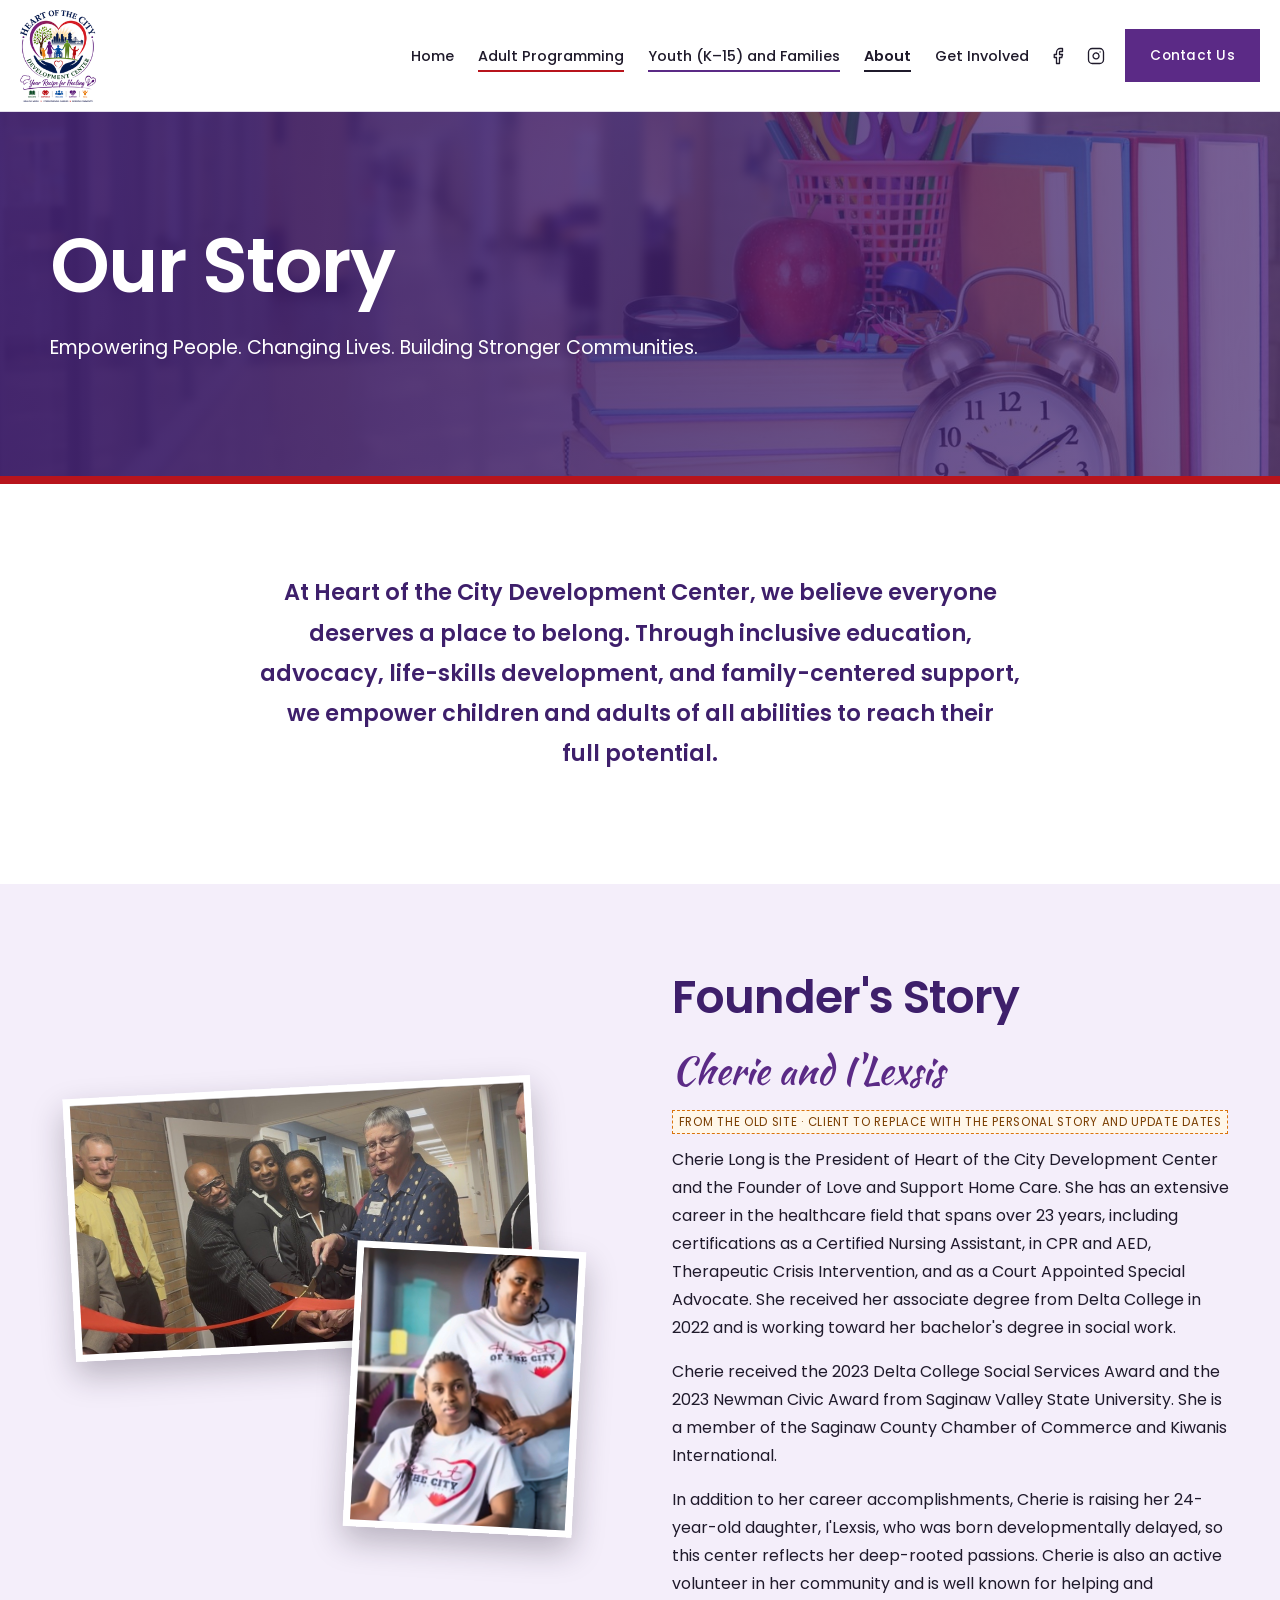
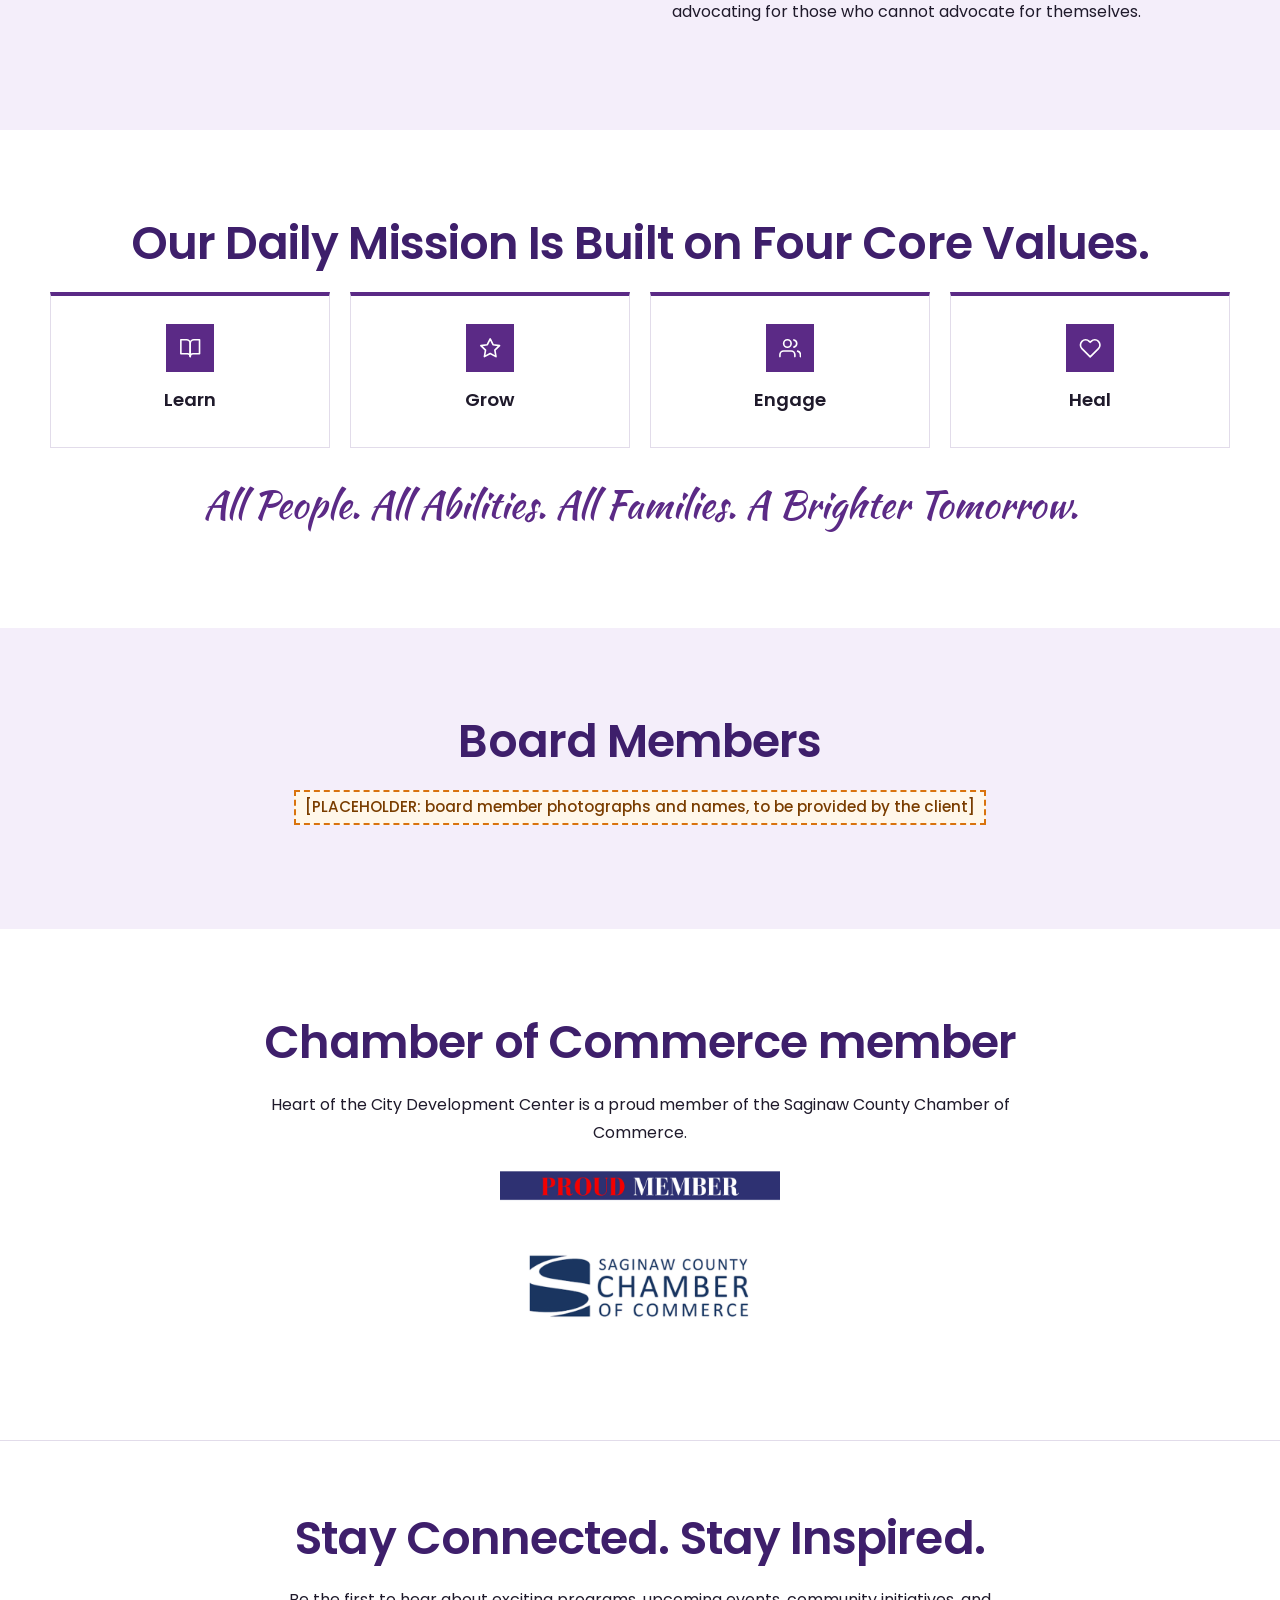
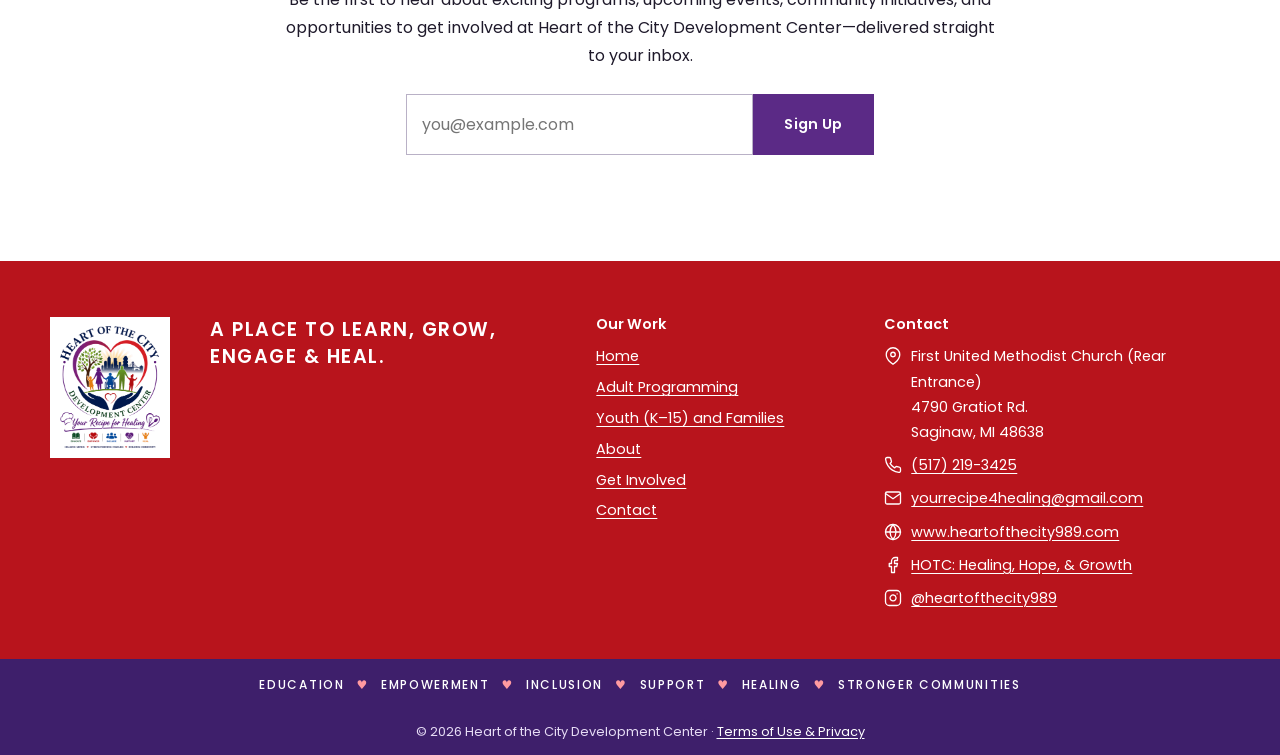
==== commit f4809f28: "Add section for Board Members with placeholder content" ====
--- a/about.html
+++ b/about.html
@@ -61,6 +61,15 @@
       </div>
     </section>
 
+    <section class="section section--tint" aria-labelledby="team-title">
+      <div class="wrap">
+        <div class="center">
+          <h2 id="team-title">Board Members</h2>
+          <p><span class="ph">[PLACEHOLDER: board member photographs and names, to be provided by the client]</span></p>
+        </div>
+      </div>
+    </section>
+
     <section class="section" aria-labelledby="member-title">
       <div class="wrap narrow center">
         <h2 id="member-title">Chamber of Commerce member</h2>
